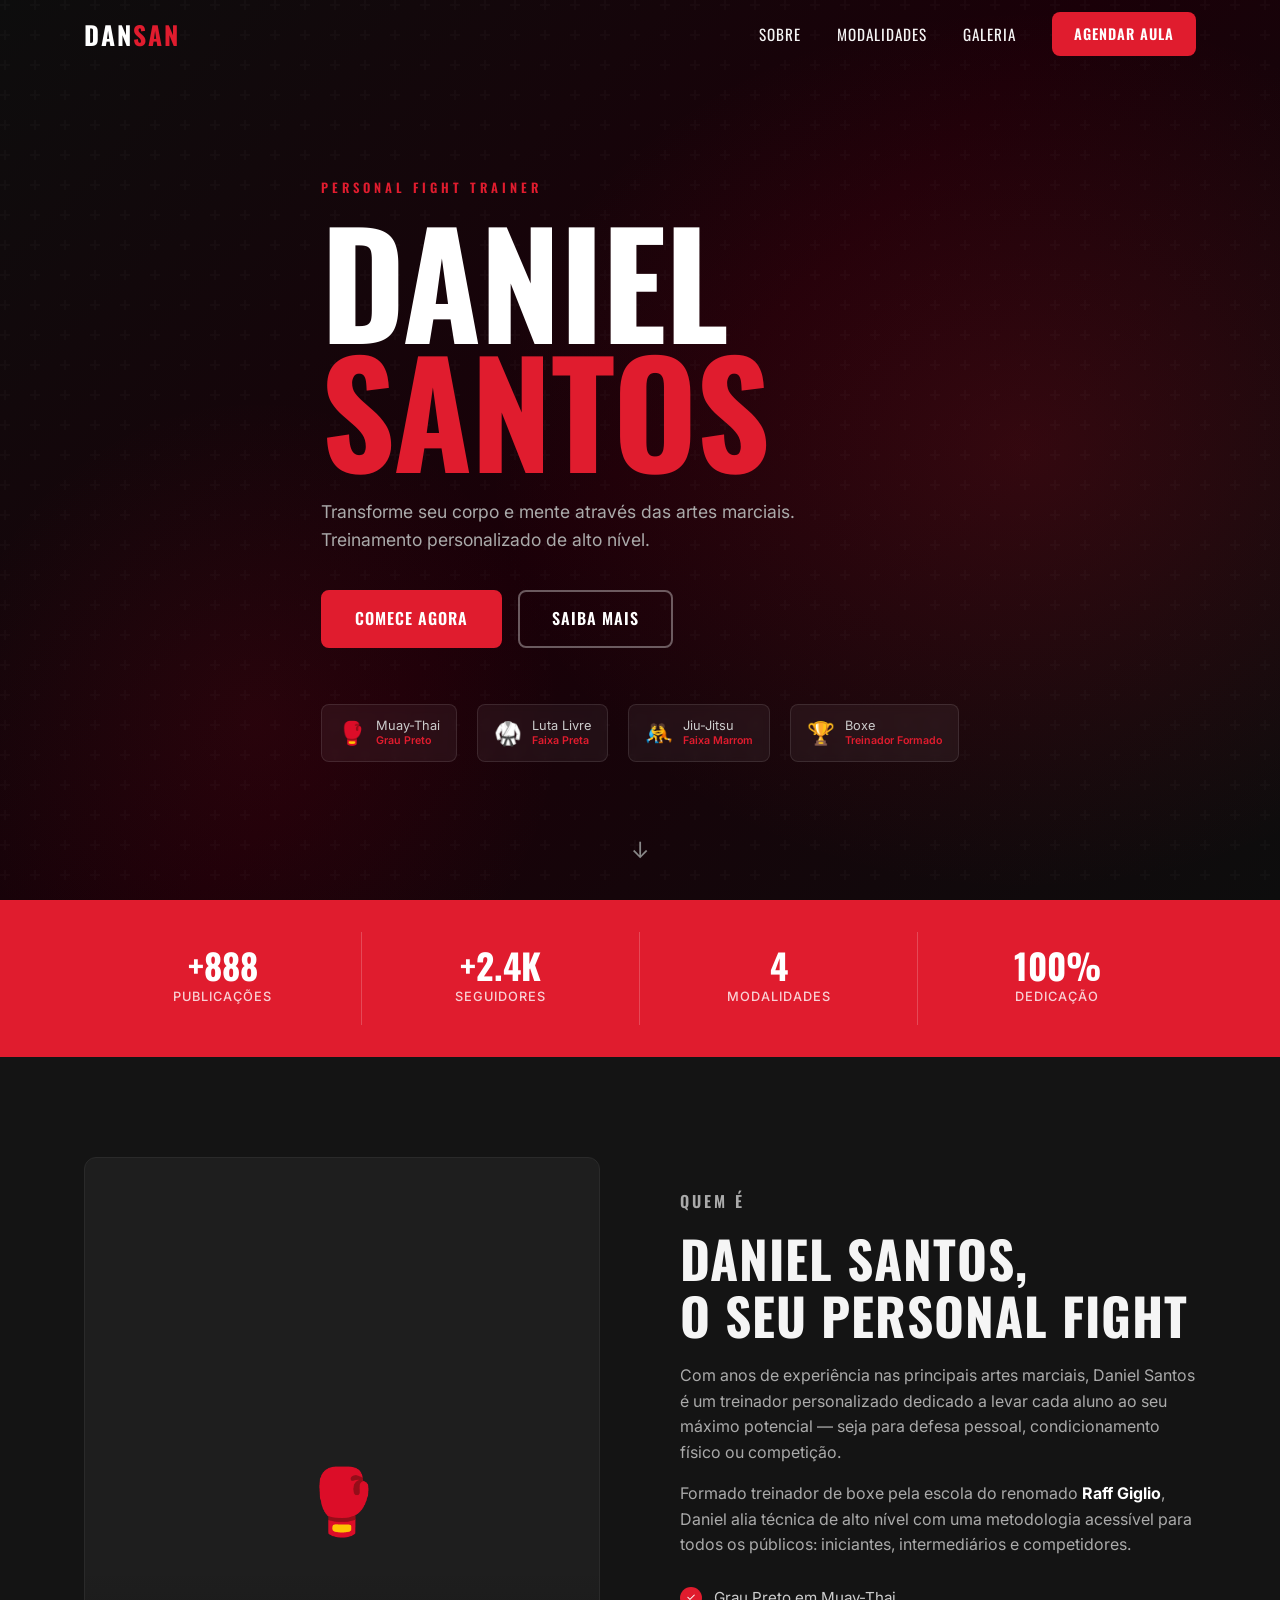
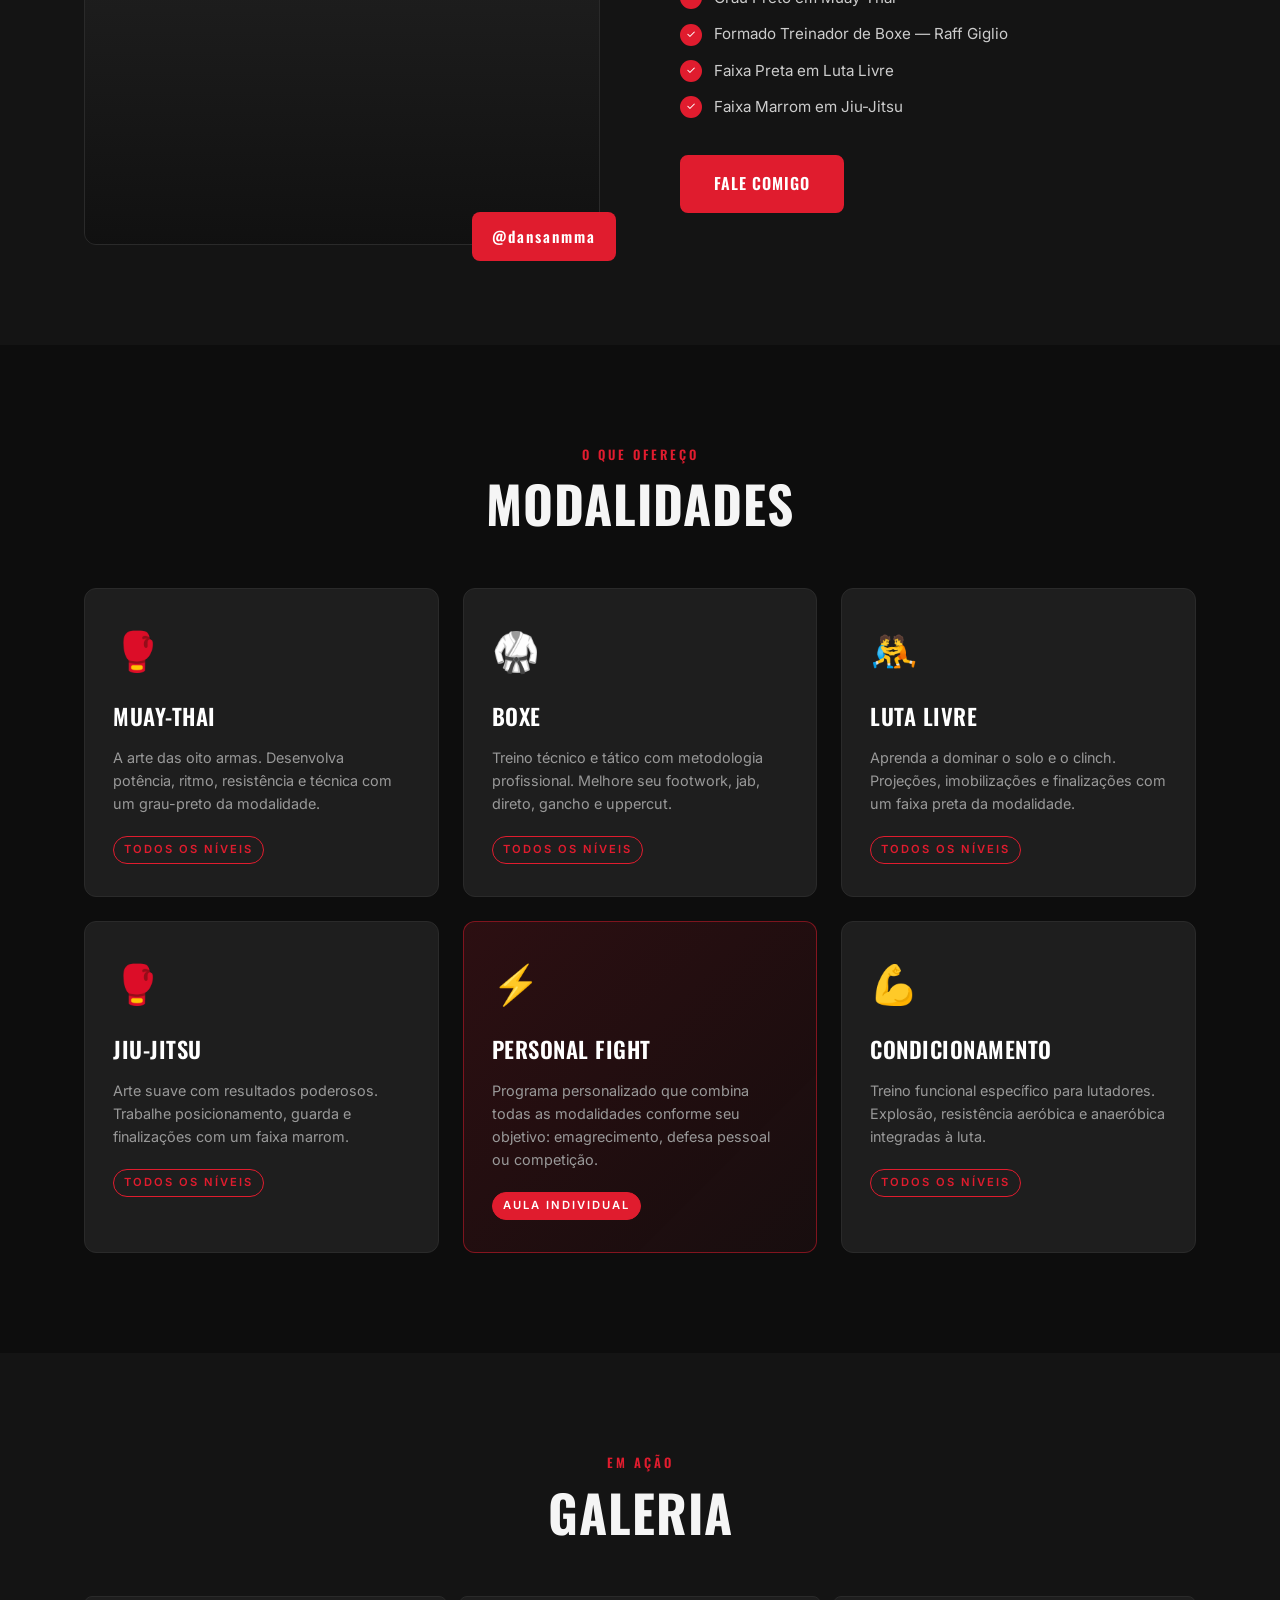
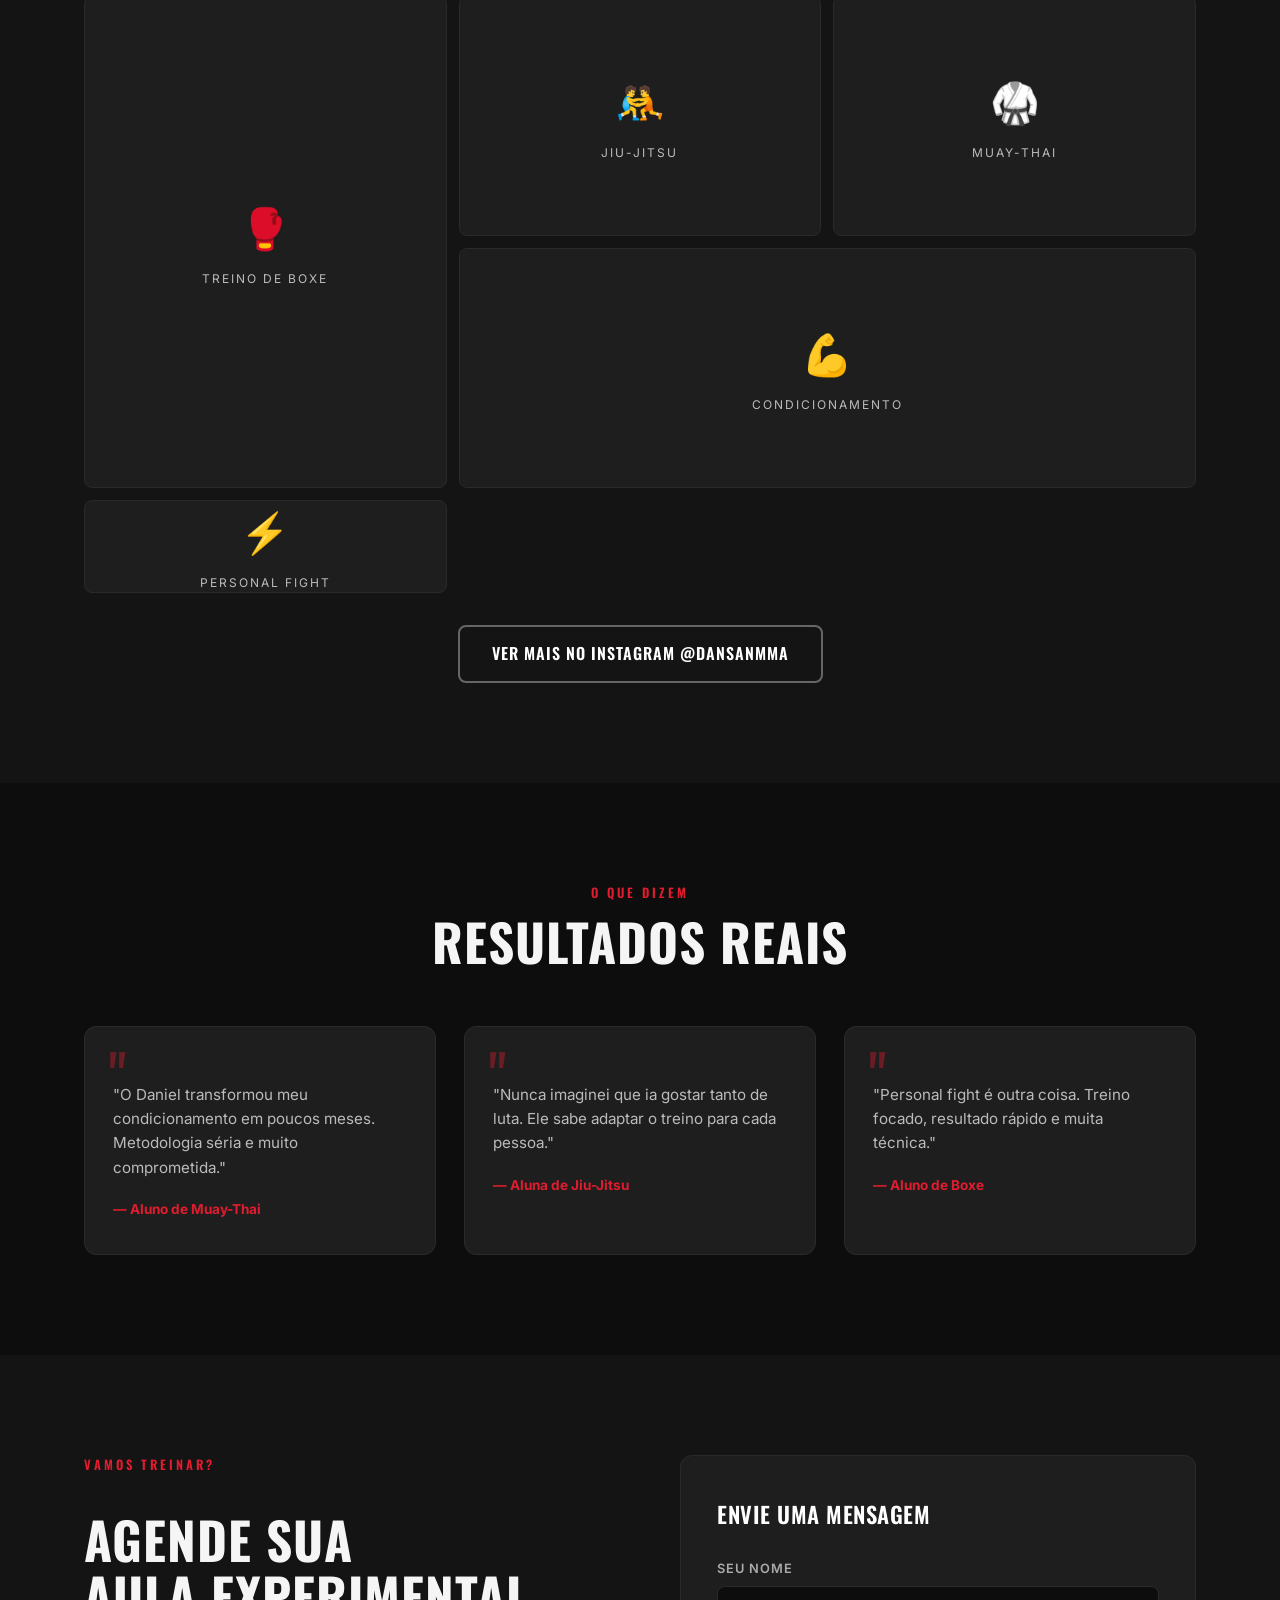
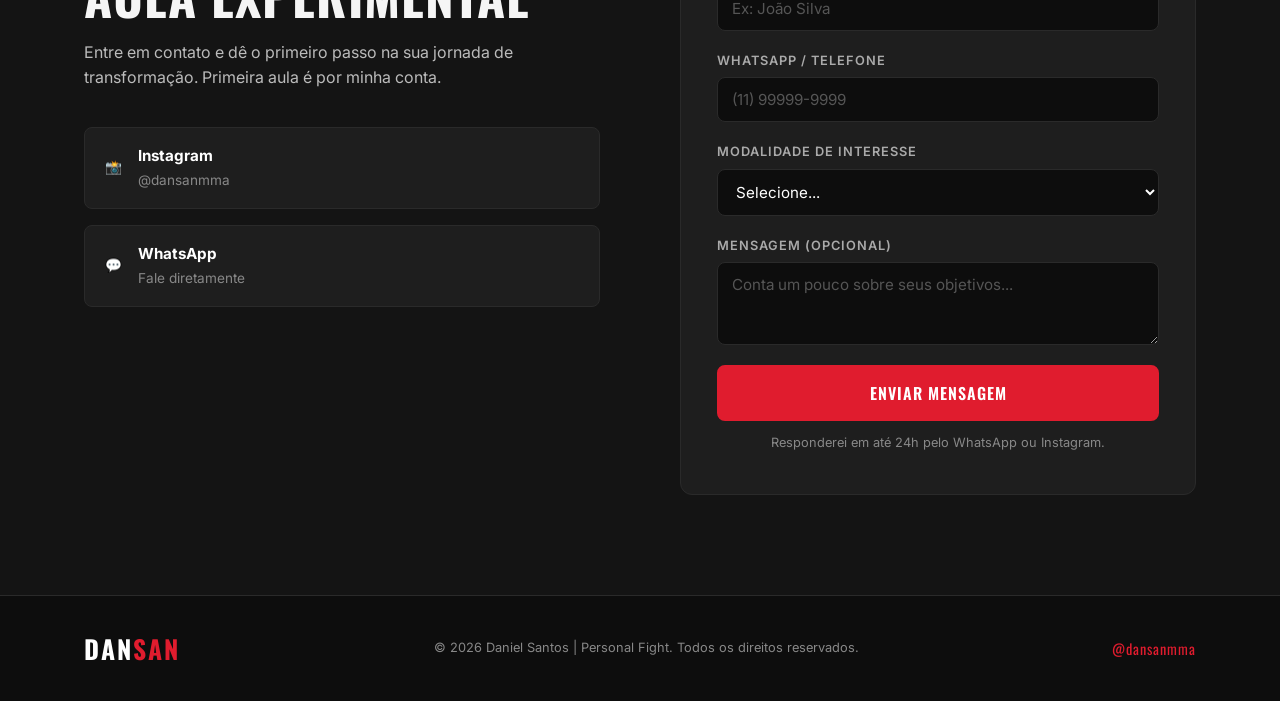
==== index.html @ 60866b46 "feat: add personal fight trainer website for Daniel Santos (@dansanmma) Single-page website with her" ====
<!DOCTYPE html>
<html lang="pt-BR">
<head>
  <meta charset="UTF-8" />
  <meta name="viewport" content="width=device-width, initial-scale=1.0" />
  <title>Daniel Santos | Personal Fight</title>
  <link rel="preconnect" href="https://fonts.googleapis.com" />
  <link rel="preconnect" href="https://fonts.gstatic.com" crossorigin />
  <link href="https://fonts.googleapis.com/css2?family=Oswald:wght@400;600;700&family=Inter:wght@300;400;500;600&display=swap" rel="stylesheet" />
  <link rel="stylesheet" href="style.css" />
</head>
<body>

  <!-- NAV -->
  <header class="navbar" id="navbar">
    <div class="container nav-inner">
      <a href="#hero" class="logo">DAN<span>SAN</span></a>
      <nav class="nav-links">
        <a href="#sobre">Sobre</a>
        <a href="#modalidades">Modalidades</a>
        <a href="#galeria">Galeria</a>
        <a href="#contato" class="btn-nav">Agendar aula</a>
      </nav>
      <button class="hamburger" id="hamburger" aria-label="Menu">
        <span></span><span></span><span></span>
      </button>
    </div>
    <div class="mobile-menu" id="mobileMenu">
      <a href="#sobre">Sobre</a>
      <a href="#modalidades">Modalidades</a>
      <a href="#galeria">Galeria</a>
      <a href="#contato">Agendar aula</a>
    </div>
  </header>

  <!-- HERO -->
  <section class="hero" id="hero">
    <div class="hero-overlay"></div>
    <div class="container hero-content">
      <p class="hero-tag">Personal Fight Trainer</p>
      <h1 class="hero-title">Daniel<br /><span>Santos</span></h1>
      <p class="hero-sub">Transforme seu corpo e mente através das artes marciais.<br />Treinamento personalizado de alto nível.</p>
      <div class="hero-cta">
        <a href="#contato" class="btn-primary">Comece agora</a>
        <a href="#sobre" class="btn-ghost">Saiba mais</a>
      </div>
      <div class="hero-badges">
        <div class="badge">
          <span class="badge-icon">🥊</span>
          <span>Muay-Thai<br /><small>Grau Preto</small></span>
        </div>
        <div class="badge">
          <span class="badge-icon">🥋</span>
          <span>Luta Livre<br /><small>Faixa Preta</small></span>
        </div>
        <div class="badge">
          <span class="badge-icon">🤼</span>
          <span>Jiu-Jitsu<br /><small>Faixa Marrom</small></span>
        </div>
        <div class="badge">
          <span class="badge-icon">🏆</span>
          <span>Boxe<br /><small>Treinador Formado</small></span>
        </div>
      </div>
    </div>
    <div class="hero-scroll">
      <span>↓</span>
    </div>
  </section>

  <!-- STATS -->
  <section class="stats">
    <div class="container stats-grid">
      <div class="stat">
        <strong>+888</strong>
        <span>Publicações</span>
      </div>
      <div class="stat">
        <strong>+2.4K</strong>
        <span>Seguidores</span>
      </div>
      <div class="stat">
        <strong>4</strong>
        <span>Modalidades</span>
      </div>
      <div class="stat">
        <strong>100%</strong>
        <span>Dedicação</span>
      </div>
    </div>
  </section>

  <!-- SOBRE -->
  <section class="sobre" id="sobre">
    <div class="container sobre-inner">
      <div class="sobre-img">
        <div class="img-frame">
          <div class="img-placeholder">
            <span>🥊</span>
          </div>
        </div>
        <div class="sobre-tag">@dansanmma</div>
      </div>
      <div class="sobre-text">
        <p class="section-label">Quem é</p>
        <h2>Daniel Santos,<br />o seu personal fight</h2>
        <p>Com anos de experiência nas principais artes marciais, Daniel Santos é um treinador personalizado dedicado a levar cada aluno ao seu máximo potencial — seja para defesa pessoal, condicionamento físico ou competição.</p>
        <p>Formado treinador de boxe pela escola do renomado <strong>Raff Giglio</strong>, Daniel alia técnica de alto nível com uma metodologia acessível para todos os públicos: iniciantes, intermediários e competidores.</p>
        <ul class="credenciais">
          <li><span class="check">✓</span> Grau Preto em Muay-Thai</li>
          <li><span class="check">✓</span> Formado Treinador de Boxe — Raff Giglio</li>
          <li><span class="check">✓</span> Faixa Preta em Luta Livre</li>
          <li><span class="check">✓</span> Faixa Marrom em Jiu-Jitsu</li>
        </ul>
        <a href="#contato" class="btn-primary">Fale comigo</a>
      </div>
    </div>
  </section>

  <!-- MODALIDADES -->
  <section class="modalidades" id="modalidades">
    <div class="container">
      <div class="section-header">
        <p class="section-label">O que ofereço</p>
        <h2>Modalidades</h2>
      </div>
      <div class="cards-grid">
        <div class="card">
          <div class="card-icon">🥊</div>
          <h3>Muay-Thai</h3>
          <p>A arte das oito armas. Desenvolva potência, ritmo, resistência e técnica com um grau-preto da modalidade.</p>
          <span class="card-nivel">Todos os níveis</span>
        </div>
        <div class="card">
          <div class="card-icon">🥋</div>
          <h3>Boxe</h3>
          <p>Treino técnico e tático com metodologia profissional. Melhore seu footwork, jab, direto, gancho e uppercut.</p>
          <span class="card-nivel">Todos os níveis</span>
        </div>
        <div class="card">
          <div class="card-icon">🤼</div>
          <h3>Luta Livre</h3>
          <p>Aprenda a dominar o solo e o clinch. Projeções, imobilizações e finalizações com um faixa preta da modalidade.</p>
          <span class="card-nivel">Todos os níveis</span>
        </div>
        <div class="card">
          <div class="card-icon">🥊</div>
          <h3>Jiu-Jitsu</h3>
          <p>Arte suave com resultados poderosos. Trabalhe posicionamento, guarda e finalizações com um faixa marrom.</p>
          <span class="card-nivel">Todos os níveis</span>
        </div>
        <div class="card card-destaque">
          <div class="card-icon">⚡</div>
          <h3>Personal Fight</h3>
          <p>Programa personalizado que combina todas as modalidades conforme seu objetivo: emagrecimento, defesa pessoal ou competição.</p>
          <span class="card-nivel">Aula individual</span>
        </div>
        <div class="card">
          <div class="card-icon">💪</div>
          <h3>Condicionamento</h3>
          <p>Treino funcional específico para lutadores. Explosão, resistência aeróbica e anaeróbica integradas à luta.</p>
          <span class="card-nivel">Todos os níveis</span>
        </div>
      </div>
    </div>
  </section>

  <!-- GALERIA -->
  <section class="galeria" id="galeria">
    <div class="container">
      <div class="section-header">
        <p class="section-label">Em ação</p>
        <h2>Galeria</h2>
      </div>
      <div class="galeria-grid">
        <div class="gal-item gal-tall">
          <div class="gal-placeholder"><span>🥊</span><p>Treino de Boxe</p></div>
        </div>
        <div class="gal-item">
          <div class="gal-placeholder"><span>🤼</span><p>Jiu-Jitsu</p></div>
        </div>
        <div class="gal-item">
          <div class="gal-placeholder"><span>🥋</span><p>Muay-Thai</p></div>
        </div>
        <div class="gal-item gal-wide">
          <div class="gal-placeholder"><span>💪</span><p>Condicionamento</p></div>
        </div>
        <div class="gal-item">
          <div class="gal-placeholder"><span>⚡</span><p>Personal Fight</p></div>
        </div>
      </div>
      <div class="galeria-cta">
        <a href="https://www.instagram.com/dansanmma" target="_blank" rel="noopener" class="btn-ghost">
          Ver mais no Instagram @dansanmma
        </a>
      </div>
    </div>
  </section>

  <!-- DEPOIMENTOS -->
  <section class="depoimentos">
    <div class="container">
      <div class="section-header">
        <p class="section-label">O que dizem</p>
        <h2>Resultados reais</h2>
      </div>
      <div class="dep-grid">
        <div class="dep-card">
          <p>"O Daniel transformou meu condicionamento em poucos meses. Metodologia séria e muito comprometida."</p>
          <strong>— Aluno de Muay-Thai</strong>
        </div>
        <div class="dep-card">
          <p>"Nunca imaginei que ia gostar tanto de luta. Ele sabe adaptar o treino para cada pessoa."</p>
          <strong>— Aluna de Jiu-Jitsu</strong>
        </div>
        <div class="dep-card">
          <p>"Personal fight é outra coisa. Treino focado, resultado rápido e muita técnica."</p>
          <strong>— Aluno de Boxe</strong>
        </div>
      </div>
    </div>
  </section>

  <!-- CONTATO -->
  <section class="contato" id="contato">
    <div class="container contato-inner">
      <div class="contato-text">
        <p class="section-label">Vamos treinar?</p>
        <h2>Agende sua<br />aula experimental</h2>
        <p>Entre em contato e dê o primeiro passo na sua jornada de transformação. Primeira aula é por minha conta.</p>
        <div class="contato-links">
          <a href="https://www.instagram.com/dansanmma" target="_blank" rel="noopener" class="contato-link">
            <span class="cl-icon">📸</span>
            <div>
              <strong>Instagram</strong>
              <span>@dansanmma</span>
            </div>
          </a>
          <a href="https://wa.me/55" target="_blank" rel="noopener" class="contato-link">
            <span class="cl-icon">💬</span>
            <div>
              <strong>WhatsApp</strong>
              <span>Fale diretamente</span>
            </div>
          </a>
        </div>
      </div>
      <form class="contato-form" id="contactForm">
        <h3>Envie uma mensagem</h3>
        <div class="form-group">
          <label for="nome">Seu nome</label>
          <input type="text" id="nome" name="nome" placeholder="Ex: João Silva" required />
        </div>
        <div class="form-group">
          <label for="telefone">WhatsApp / Telefone</label>
          <input type="tel" id="telefone" name="telefone" placeholder="(11) 99999-9999" required />
        </div>
        <div class="form-group">
          <label for="modalidade">Modalidade de interesse</label>
          <select id="modalidade" name="modalidade">
            <option value="">Selecione...</option>
            <option value="muay-thai">Muay-Thai</option>
            <option value="boxe">Boxe</option>
            <option value="luta-livre">Luta Livre</option>
            <option value="jiu-jitsu">Jiu-Jitsu</option>
            <option value="personal">Personal Fight</option>
            <option value="condicionamento">Condicionamento</option>
          </select>
        </div>
        <div class="form-group">
          <label for="mensagem">Mensagem (opcional)</label>
          <textarea id="mensagem" name="mensagem" rows="3" placeholder="Conta um pouco sobre seus objetivos..."></textarea>
        </div>
        <button type="submit" class="btn-primary btn-full">Enviar mensagem</button>
        <p class="form-note">Responderei em até 24h pelo WhatsApp ou Instagram.</p>
      </form>
    </div>
  </section>

  <!-- FOOTER -->
  <footer class="footer">
    <div class="container footer-inner">
      <a href="#hero" class="logo">DAN<span>SAN</span></a>
      <p>© 2026 Daniel Santos | Personal Fight. Todos os direitos reservados.</p>
      <a href="https://www.instagram.com/dansanmma" target="_blank" rel="noopener" class="footer-ig">@dansanmma</a>
    </div>
  </footer>

  <script src="script.js"></script>
</body>
</html>
---- style.css ----
/* ===== RESET & BASE ===== */
*, *::before, *::after { box-sizing: border-box; margin: 0; padding: 0; }

:root {
  --red:    #e01c2e;
  --red-dk: #b01020;
  --dark:   #0d0d0d;
  --dark2:  #141414;
  --dark3:  #1e1e1e;
  --gray:   #2a2a2a;
  --light:  #f5f5f5;
  --muted:  #888;
  --white:  #ffffff;
  --font-head: 'Oswald', sans-serif;
  --font-body: 'Inter', sans-serif;
  --radius: 8px;
  --transition: 0.25s ease;
}

html { scroll-behavior: smooth; }

body {
  font-family: var(--font-body);
  background: var(--dark);
  color: var(--light);
  line-height: 1.6;
  overflow-x: hidden;
}

.container {
  max-width: 1160px;
  margin: 0 auto;
  padding: 0 24px;
}

h2 {
  font-family: var(--font-head);
  font-size: clamp(2rem, 5vw, 3.2rem);
  font-weight: 700;
  line-height: 1.1;
  text-transform: uppercase;
  letter-spacing: 1px;
}

h3 {
  font-family: var(--font-head);
  font-size: 1.4rem;
  font-weight: 600;
  text-transform: uppercase;
  letter-spacing: 0.5px;
}

p { color: #bbb; }

a { text-decoration: none; color: inherit; }

img { max-width: 100%; display: block; }

/* ===== BUTTONS ===== */
.btn-primary {
  display: inline-block;
  background: var(--red);
  color: var(--white);
  font-family: var(--font-head);
  font-size: 1rem;
  font-weight: 600;
  letter-spacing: 1px;
  text-transform: uppercase;
  padding: 14px 32px;
  border-radius: var(--radius);
  border: 2px solid var(--red);
  cursor: pointer;
  transition: background var(--transition), transform var(--transition);
}
.btn-primary:hover { background: var(--red-dk); border-color: var(--red-dk); transform: translateY(-2px); }

.btn-ghost {
  display: inline-block;
  background: transparent;
  color: var(--white);
  font-family: var(--font-head);
  font-size: 1rem;
  font-weight: 600;
  letter-spacing: 1px;
  text-transform: uppercase;
  padding: 14px 32px;
  border-radius: var(--radius);
  border: 2px solid rgba(255,255,255,0.35);
  cursor: pointer;
  transition: border-color var(--transition), background var(--transition), transform var(--transition);
}
.btn-ghost:hover { border-color: var(--white); background: rgba(255,255,255,0.07); transform: translateY(-2px); }

.btn-full { width: 100%; text-align: center; }

.btn-nav {
  font-family: var(--font-head);
  font-size: 0.9rem;
  font-weight: 600;
  letter-spacing: 1px;
  text-transform: uppercase;
  background: var(--red);
  color: var(--white);
  padding: 10px 22px;
  border-radius: var(--radius);
  transition: background var(--transition);
}
.btn-nav:hover { background: var(--red-dk); }

.section-label {
  font-family: var(--font-head);
  font-size: 0.8rem;
  font-weight: 600;
  letter-spacing: 3px;
  text-transform: uppercase;
  color: var(--red);
  margin-bottom: 10px;
}

.section-header { text-align: center; margin-bottom: 56px; }
.section-header h2 { margin-top: 6px; }

/* ===== NAVBAR ===== */
.navbar {
  position: fixed;
  top: 0; left: 0; right: 0;
  z-index: 100;
  background: transparent;
  transition: background var(--transition), box-shadow var(--transition);
}
.navbar.scrolled {
  background: rgba(13,13,13,0.97);
  box-shadow: 0 2px 20px rgba(0,0,0,0.5);
}

.nav-inner {
  display: flex;
  align-items: center;
  justify-content: space-between;
  height: 68px;
}

.logo {
  font-family: var(--font-head);
  font-size: 1.6rem;
  font-weight: 700;
  letter-spacing: 2px;
  text-transform: uppercase;
  color: var(--white);
}
.logo span { color: var(--red); }

.nav-links {
  display: flex;
  align-items: center;
  gap: 36px;
}
.nav-links a:not(.btn-nav) {
  font-family: var(--font-head);
  font-size: 0.95rem;
  font-weight: 400;
  letter-spacing: 1px;
  text-transform: uppercase;
  color: var(--light);
  transition: color var(--transition);
}
.nav-links a:not(.btn-nav):hover { color: var(--red); }

.hamburger {
  display: none;
  flex-direction: column;
  gap: 5px;
  background: none;
  border: none;
  cursor: pointer;
  padding: 4px;
}
.hamburger span {
  display: block;
  width: 24px;
  height: 2px;
  background: var(--white);
  border-radius: 2px;
  transition: var(--transition);
}

.mobile-menu {
  display: none;
  flex-direction: column;
  padding: 16px 24px 20px;
  background: rgba(13,13,13,0.97);
  border-top: 1px solid var(--gray);
  gap: 16px;
}
.mobile-menu a {
  font-family: var(--font-head);
  font-size: 1.1rem;
  text-transform: uppercase;
  letter-spacing: 1px;
  color: var(--light);
  padding: 4px 0;
}
.mobile-menu.open { display: flex; }

/* ===== HERO ===== */
.hero {
  position: relative;
  min-height: 100vh;
  display: flex;
  align-items: center;
  background: linear-gradient(135deg, #0d0d0d 0%, #1a0008 50%, #0d0d0d 100%);
  overflow: hidden;
}

.hero::before {
  content: '';
  position: absolute;
  inset: 0;
  background:
    radial-gradient(ellipse 60% 70% at 80% 50%, rgba(224,28,46,0.15) 0%, transparent 70%),
    radial-gradient(ellipse 40% 60% at 20% 80%, rgba(224,28,46,0.08) 0%, transparent 60%);
  pointer-events: none;
}

.hero-overlay {
  position: absolute;
  inset: 0;
  background: url("data:image/svg+xml,%3Csvg width='60' height='60' viewBox='0 0 60 60' xmlns='http://www.w3.org/2000/svg'%3E%3Cg fill='none' fill-rule='evenodd'%3E%3Cg fill='%23ffffff' fill-opacity='0.02'%3E%3Cpath d='M36 34v-4h-2v4h-4v2h4v4h2v-4h4v-2h-4zm0-30V0h-2v4h-4v2h4v4h2V6h4V4h-4zM6 34v-4H4v4H0v2h4v4h2v-4h4v-2H6zM6 4V0H4v4H0v2h4v4h2V6h4V4H6z'/%3E%3C/g%3E%3C/g%3E%3C/svg%3E");
}

.hero-content {
  position: relative;
  z-index: 2;
  padding-top: 100px;
  padding-bottom: 60px;
}

.hero-tag {
  font-family: var(--font-head);
  font-size: 0.8rem;
  font-weight: 600;
  letter-spacing: 4px;
  text-transform: uppercase;
  color: var(--red);
  margin-bottom: 16px;
}

.hero-title {
  font-family: var(--font-head);
  font-size: clamp(4rem, 12vw, 9rem);
  font-weight: 700;
  line-height: 0.9;
  text-transform: uppercase;
  letter-spacing: -1px;
  color: var(--white);
  margin-bottom: 24px;
}
.hero-title span { color: var(--red); }

.hero-sub {
  font-size: 1.1rem;
  color: #aaa;
  max-width: 500px;
  margin-bottom: 36px;
}

.hero-cta {
  display: flex;
  gap: 16px;
  flex-wrap: wrap;
  margin-bottom: 56px;
}

.hero-badges {
  display: flex;
  gap: 20px;
  flex-wrap: wrap;
}

.badge {
  display: flex;
  align-items: center;
  gap: 10px;
  background: rgba(255,255,255,0.05);
  border: 1px solid rgba(255,255,255,0.1);
  border-radius: var(--radius);
  padding: 10px 16px;
  backdrop-filter: blur(4px);
}
.badge-icon { font-size: 1.4rem; }
.badge span:last-child { font-size: 0.8rem; line-height: 1.3; color: #ccc; }
.badge span:last-child small { display: block; color: var(--red); font-weight: 600; }

.hero-scroll {
  position: absolute;
  bottom: 32px;
  left: 50%;
  transform: translateX(-50%);
  animation: bounce 2s infinite;
  font-size: 1.4rem;
  color: var(--muted);
  z-index: 2;
}

@keyframes bounce {
  0%, 100% { transform: translateX(-50%) translateY(0); }
  50% { transform: translateX(-50%) translateY(8px); }
}

/* ===== STATS ===== */
.stats {
  background: var(--red);
  padding: 32px 0;
}

.stats-grid {
  display: grid;
  grid-template-columns: repeat(4, 1fr);
  gap: 0;
}

.stat {
  text-align: center;
  padding: 16px;
  border-right: 1px solid rgba(255,255,255,0.2);
}
.stat:last-child { border-right: none; }

.stat strong {
  display: block;
  font-family: var(--font-head);
  font-size: 2.2rem;
  font-weight: 700;
  color: var(--white);
  line-height: 1;
}
.stat span {
  font-size: 0.8rem;
  font-weight: 500;
  letter-spacing: 1px;
  text-transform: uppercase;
  color: rgba(255,255,255,0.8);
}

/* ===== SOBRE ===== */
.sobre {
  padding: 100px 0;
  background: var(--dark2);
}

.sobre-inner {
  display: grid;
  grid-template-columns: 1fr 1fr;
  gap: 80px;
  align-items: center;
}

.sobre-img { position: relative; }

.img-frame {
  aspect-ratio: 3/4;
  border-radius: 12px;
  overflow: hidden;
  background: var(--dark3);
  border: 1px solid var(--gray);
  position: relative;
}

.img-frame::after {
  content: '';
  position: absolute;
  inset: 0;
  background: linear-gradient(to bottom, transparent 60%, rgba(13,13,13,0.8));
}

.img-placeholder {
  width: 100%;
  height: 100%;
  display: flex;
  flex-direction: column;
  align-items: center;
  justify-content: center;
  gap: 12px;
  color: var(--muted);
}
.img-placeholder span { font-size: 4rem; }
.img-placeholder p { font-size: 0.9rem; letter-spacing: 2px; text-transform: uppercase; }

.sobre-tag {
  position: absolute;
  bottom: -16px;
  right: -16px;
  background: var(--red);
  color: var(--white);
  font-family: var(--font-head);
  font-size: 0.95rem;
  font-weight: 600;
  letter-spacing: 2px;
  padding: 12px 20px;
  border-radius: var(--radius);
}

.sobre-text h2 { margin-bottom: 20px; }

.sobre-text p {
  margin-bottom: 16px;
  font-size: 1rem;
  color: #aaa;
}
.sobre-text p strong { color: var(--white); }

.credenciais {
  list-style: none;
  margin: 28px 0 36px;
  display: flex;
  flex-direction: column;
  gap: 12px;
}
.credenciais li {
  display: flex;
  align-items: center;
  gap: 12px;
  font-size: 0.95rem;
  color: #ccc;
}
.check {
  width: 22px;
  height: 22px;
  background: var(--red);
  color: var(--white);
  border-radius: 50%;
  display: flex;
  align-items: center;
  justify-content: center;
  font-size: 0.7rem;
  flex-shrink: 0;
}

/* ===== MODALIDADES ===== */
.modalidades {
  padding: 100px 0;
  background: var(--dark);
}

.cards-grid {
  display: grid;
  grid-template-columns: repeat(3, 1fr);
  gap: 24px;
}

.card {
  background: var(--dark3);
  border: 1px solid var(--gray);
  border-radius: 12px;
  padding: 32px 28px;
  transition: border-color var(--transition), transform var(--transition);
}
.card:hover { border-color: var(--red); transform: translateY(-4px); }

.card-icon { font-size: 2.4rem; margin-bottom: 16px; }

.card h3 { margin-bottom: 12px; color: var(--white); }
.card p { font-size: 0.9rem; color: #999; margin-bottom: 20px; }

.card-nivel {
  display: inline-block;
  font-size: 0.7rem;
  font-weight: 600;
  letter-spacing: 2px;
  text-transform: uppercase;
  color: var(--red);
  border: 1px solid var(--red);
  padding: 4px 10px;
  border-radius: 20px;
}

.card-destaque {
  background: linear-gradient(135deg, rgba(224,28,46,0.15), rgba(224,28,46,0.05));
  border-color: rgba(224,28,46,0.5);
  grid-column: span 1;
}
.card-destaque:hover { border-color: var(--red); }
.card-destaque .card-nivel { background: var(--red); color: var(--white); border-color: var(--red); }

/* ===== GALERIA ===== */
.galeria {
  padding: 100px 0;
  background: var(--dark2);
}

.galeria-grid {
  display: grid;
  grid-template-columns: repeat(3, 1fr);
  grid-template-rows: 240px 240px;
  gap: 12px;
  margin-bottom: 32px;
}

.gal-item {
  border-radius: var(--radius);
  overflow: hidden;
  background: var(--dark3);
  border: 1px solid var(--gray);
  transition: transform var(--transition);
}
.gal-item:hover { transform: scale(1.02); }

.gal-tall { grid-row: span 2; }
.gal-wide { grid-column: span 2; }

.gal-placeholder {
  width: 100%;
  height: 100%;
  display: flex;
  flex-direction: column;
  align-items: center;
  justify-content: center;
  gap: 8px;
  color: var(--muted);
}
.gal-placeholder span { font-size: 2.5rem; }
.gal-placeholder p { font-size: 0.75rem; letter-spacing: 2px; text-transform: uppercase; }

.galeria-cta { text-align: center; }

/* ===== DEPOIMENTOS ===== */
.depoimentos {
  padding: 100px 0;
  background: var(--dark);
}

.dep-grid {
  display: grid;
  grid-template-columns: repeat(3, 1fr);
  gap: 28px;
}

.dep-card {
  background: var(--dark3);
  border: 1px solid var(--gray);
  border-radius: 12px;
  padding: 32px 28px;
  position: relative;
}
.dep-card::before {
  content: '"';
  position: absolute;
  top: 16px;
  left: 24px;
  font-family: var(--font-head);
  font-size: 4rem;
  color: var(--red);
  opacity: 0.4;
  line-height: 1;
}

.dep-card p {
  font-size: 0.95rem;
  color: #bbb;
  margin-bottom: 16px;
  padding-top: 24px;
}
.dep-card strong { font-size: 0.85rem; color: var(--red); }

/* ===== CONTATO ===== */
.contato {
  padding: 100px 0;
  background: var(--dark2);
}

.contato-inner {
  display: grid;
  grid-template-columns: 1fr 1fr;
  gap: 80px;
  align-items: start;
}

.contato-text h2 { margin-bottom: 16px; }
.contato-text > p { margin-bottom: 36px; }

.contato-links { display: flex; flex-direction: column; gap: 16px; }

.contato-link {
  display: flex;
  align-items: center;
  gap: 16px;
  background: var(--dark3);
  border: 1px solid var(--gray);
  border-radius: var(--radius);
  padding: 16px 20px;
  transition: border-color var(--transition), transform var(--transition);
}
.contato-link:hover { border-color: var(--red); transform: translateX(4px); }

.cl-icon { font-size: 1.6rem; }
.contato-link div { display: flex; flex-direction: column; gap: 2px; }
.contato-link strong { color: var(--white); font-size: 0.95rem; }
.contato-link span { color: var(--muted); font-size: 0.85rem; }

/* FORM */
.contato-form {
  background: var(--dark3);
  border: 1px solid var(--gray);
  border-radius: 12px;
  padding: 40px 36px;
}

.contato-form h3 {
  color: var(--white);
  margin-bottom: 28px;
}

.form-group {
  display: flex;
  flex-direction: column;
  gap: 6px;
  margin-bottom: 20px;
}

.form-group label {
  font-size: 0.8rem;
  font-weight: 600;
  letter-spacing: 1px;
  text-transform: uppercase;
  color: #aaa;
}

.form-group input,
.form-group select,
.form-group textarea {
  background: var(--dark);
  border: 1px solid var(--gray);
  border-radius: var(--radius);
  color: var(--white);
  font-family: var(--font-body);
  font-size: 0.95rem;
  padding: 12px 14px;
  transition: border-color var(--transition);
  outline: none;
  width: 100%;
}
.form-group input::placeholder,
.form-group textarea::placeholder { color: #555; }
.form-group input:focus,
.form-group select:focus,
.form-group textarea:focus { border-color: var(--red); }
.form-group select option { background: var(--dark3); }
.form-group textarea { resize: vertical; min-height: 80px; }

.form-note {
  text-align: center;
  font-size: 0.8rem;
  color: var(--muted);
  margin-top: 12px;
}

/* ===== FOOTER ===== */
.footer {
  background: var(--dark);
  border-top: 1px solid var(--gray);
  padding: 32px 0;
}

.footer-inner {
  display: flex;
  align-items: center;
  justify-content: space-between;
  gap: 16px;
  flex-wrap: wrap;
}

.footer p { font-size: 0.8rem; color: var(--muted); }

.footer-ig {
  font-family: var(--font-head);
  font-size: 0.9rem;
  color: var(--red);
  letter-spacing: 1px;
  transition: color var(--transition);
}
.footer-ig:hover { color: #ff4d5e; }

/* ===== RESPONSIVE ===== */
@media (max-width: 960px) {
  .nav-links { display: none; }
  .hamburger { display: flex; }

  .stats-grid { grid-template-columns: repeat(2, 1fr); }
  .stat:nth-child(2) { border-right: none; }
  .stat { border-bottom: 1px solid rgba(255,255,255,0.2); }
  .stat:nth-child(3), .stat:nth-child(4) { border-bottom: none; }
  .stat:nth-child(4) { border-right: none; }

  .sobre-inner { grid-template-columns: 1fr; gap: 48px; }
  .sobre-img { max-width: 400px; margin: 0 auto; }

  .cards-grid { grid-template-columns: repeat(2, 1fr); }
  .card-destaque { grid-column: span 2; }

  .galeria-grid { grid-template-columns: 1fr 1fr; grid-template-rows: auto; }
  .gal-tall { grid-row: span 1; }
  .gal-wide { grid-column: span 2; }

  .dep-grid { grid-template-columns: 1fr; }

  .contato-inner { grid-template-columns: 1fr; gap: 48px; }
}

@media (max-width: 600px) {
  .hero-title { font-size: clamp(3rem, 16vw, 5rem); }
  .hero-badges { gap: 12px; }
  .badge { padding: 8px 12px; }

  .stats-grid { grid-template-columns: repeat(2, 1fr); }

  .cards-grid { grid-template-columns: 1fr; }
  .card-destaque { grid-column: span 1; }

  .galeria-grid { grid-template-columns: 1fr; }
  .gal-wide { grid-column: span 1; }

  .contato-form { padding: 28px 20px; }

  .footer-inner { flex-direction: column; text-align: center; }
}

/* ===== ANIMATIONS ===== */
.fade-up {
  opacity: 0;
  transform: translateY(30px);
  transition: opacity 0.6s ease, transform 0.6s ease;
}
.fade-up.visible {
  opacity: 1;
  transform: translateY(0);
}
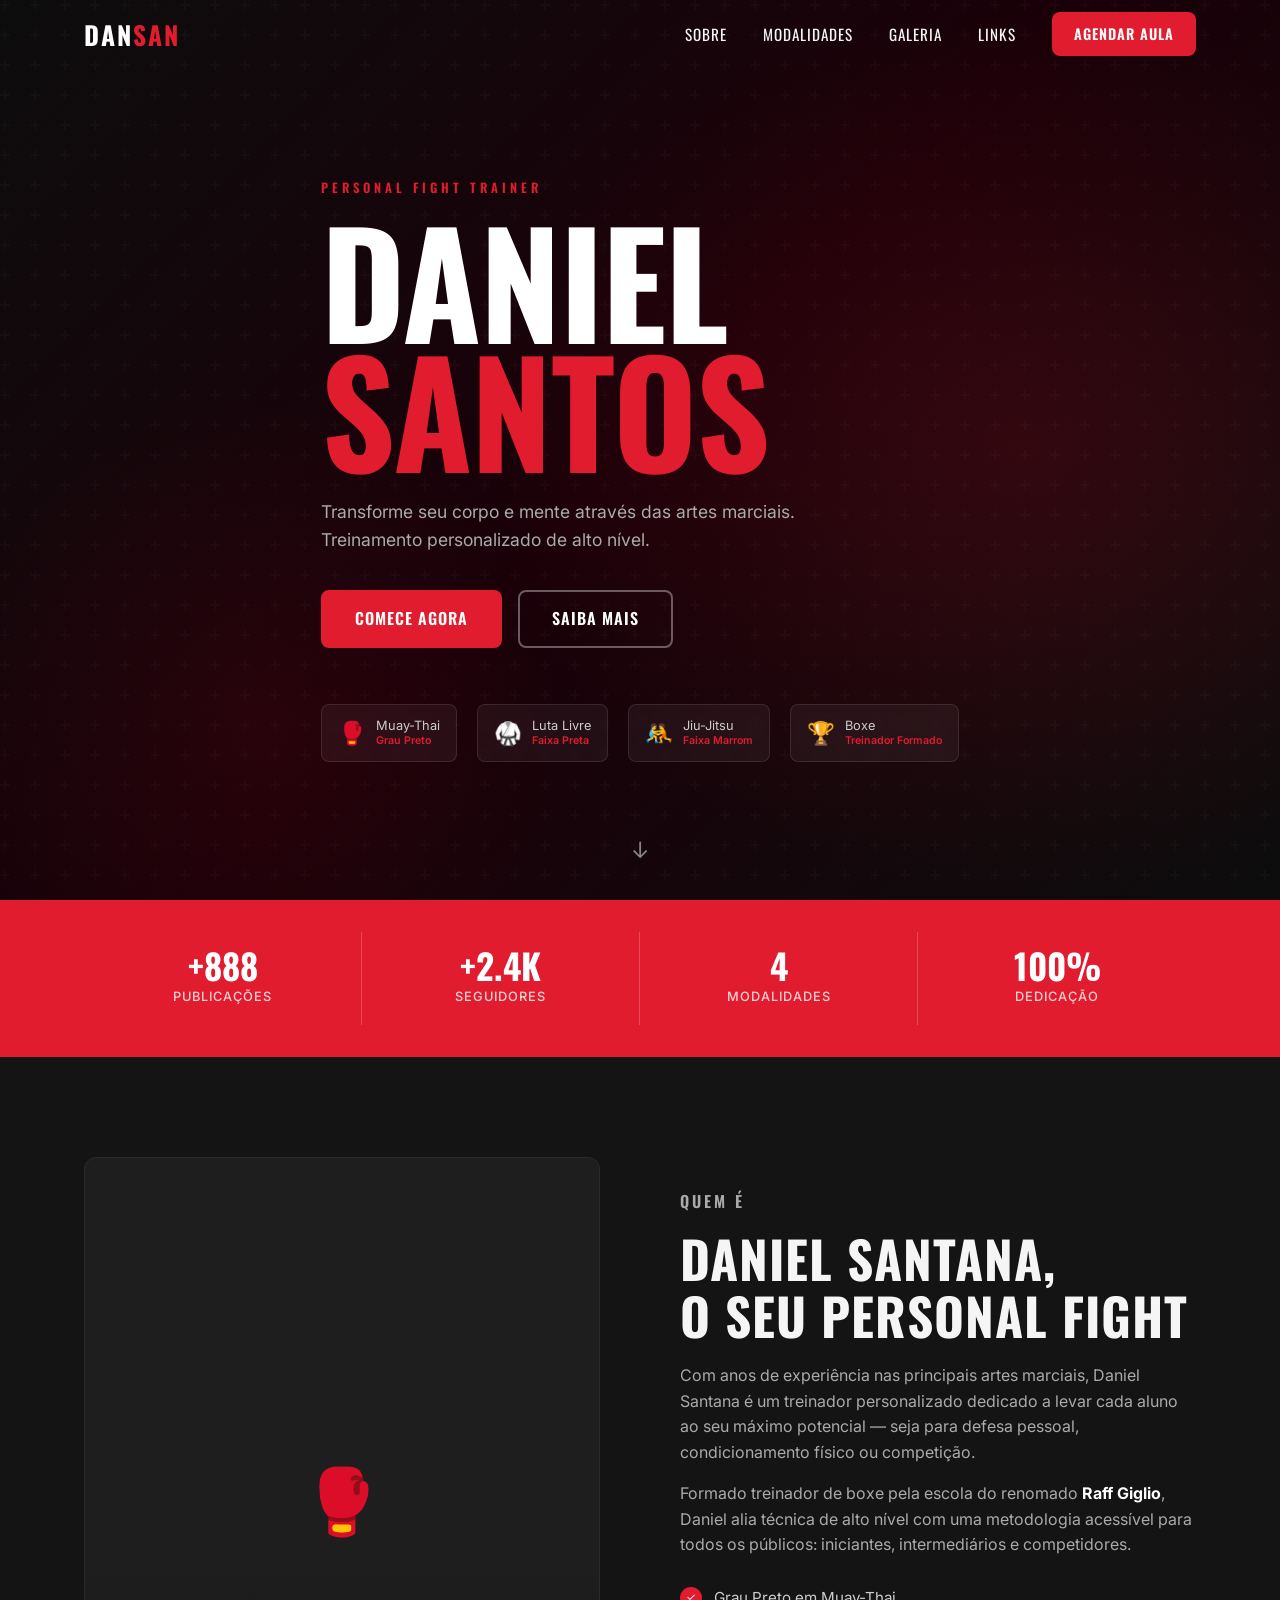
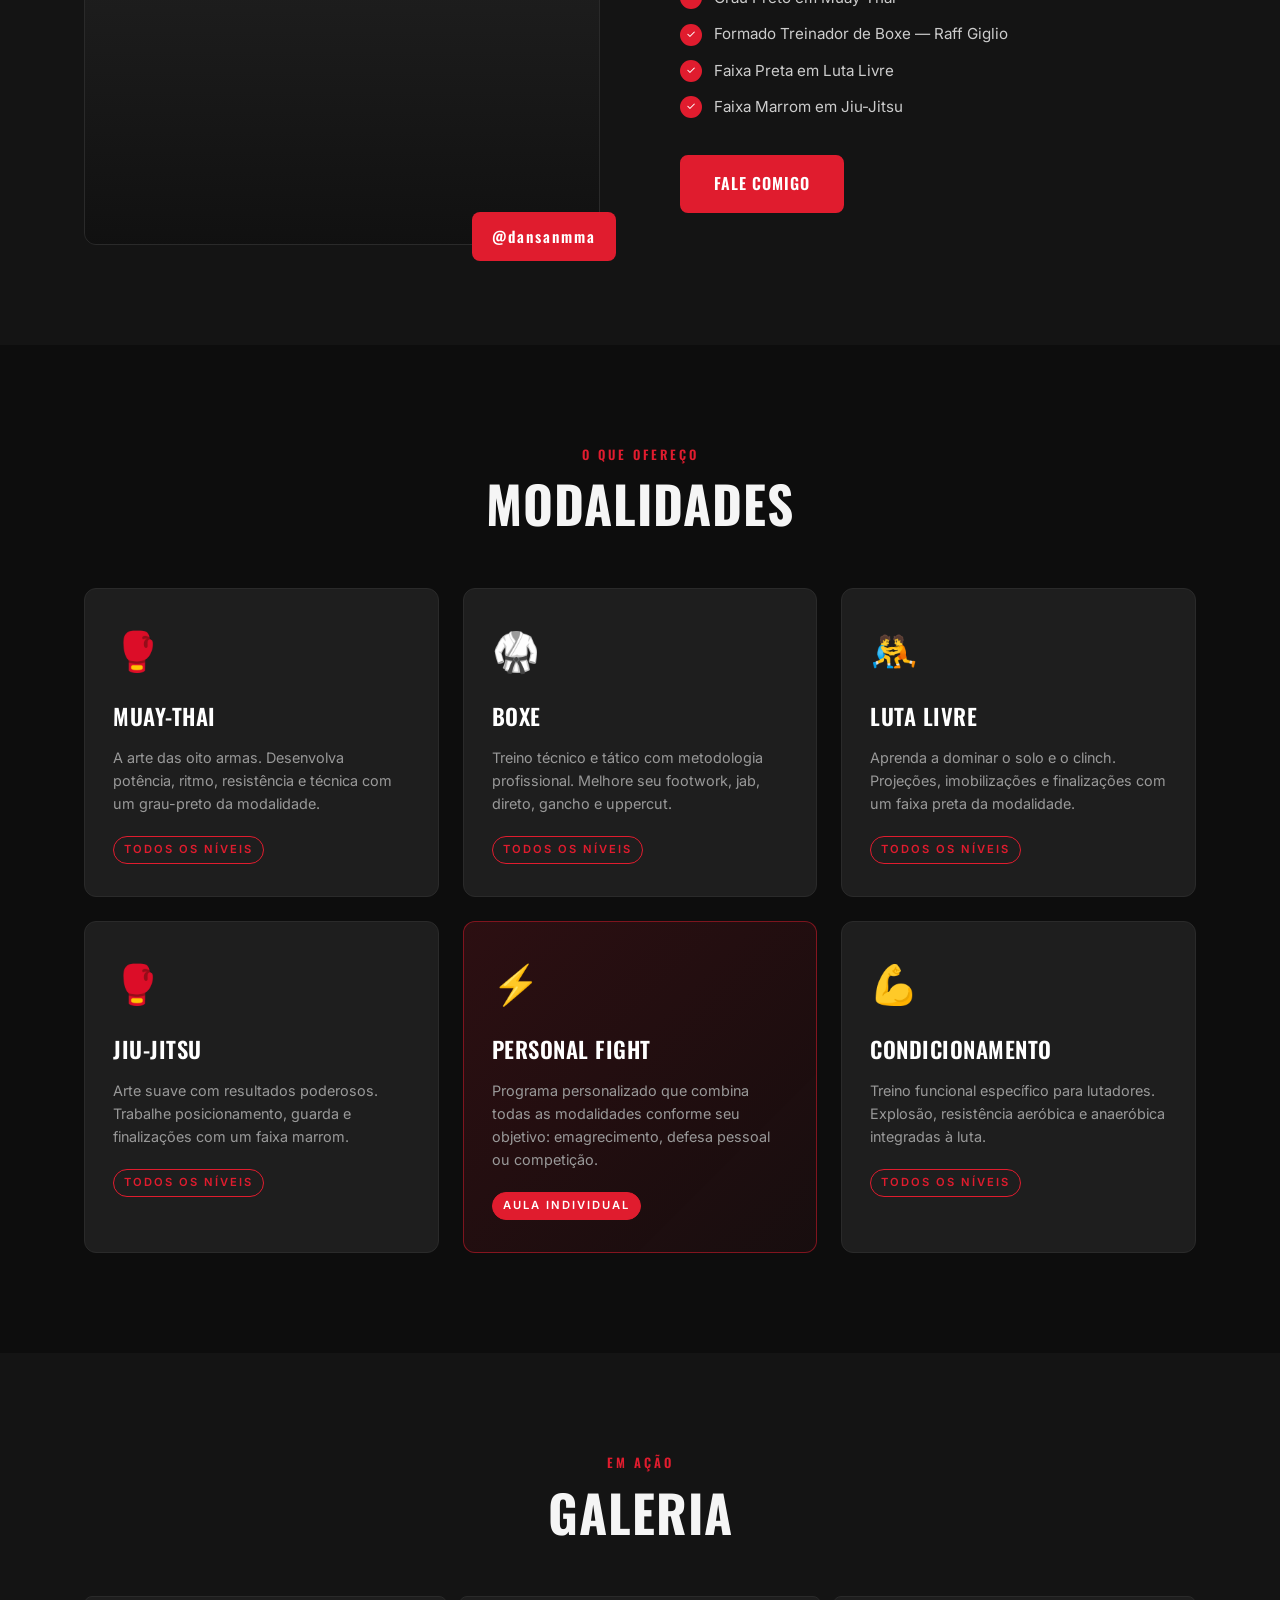
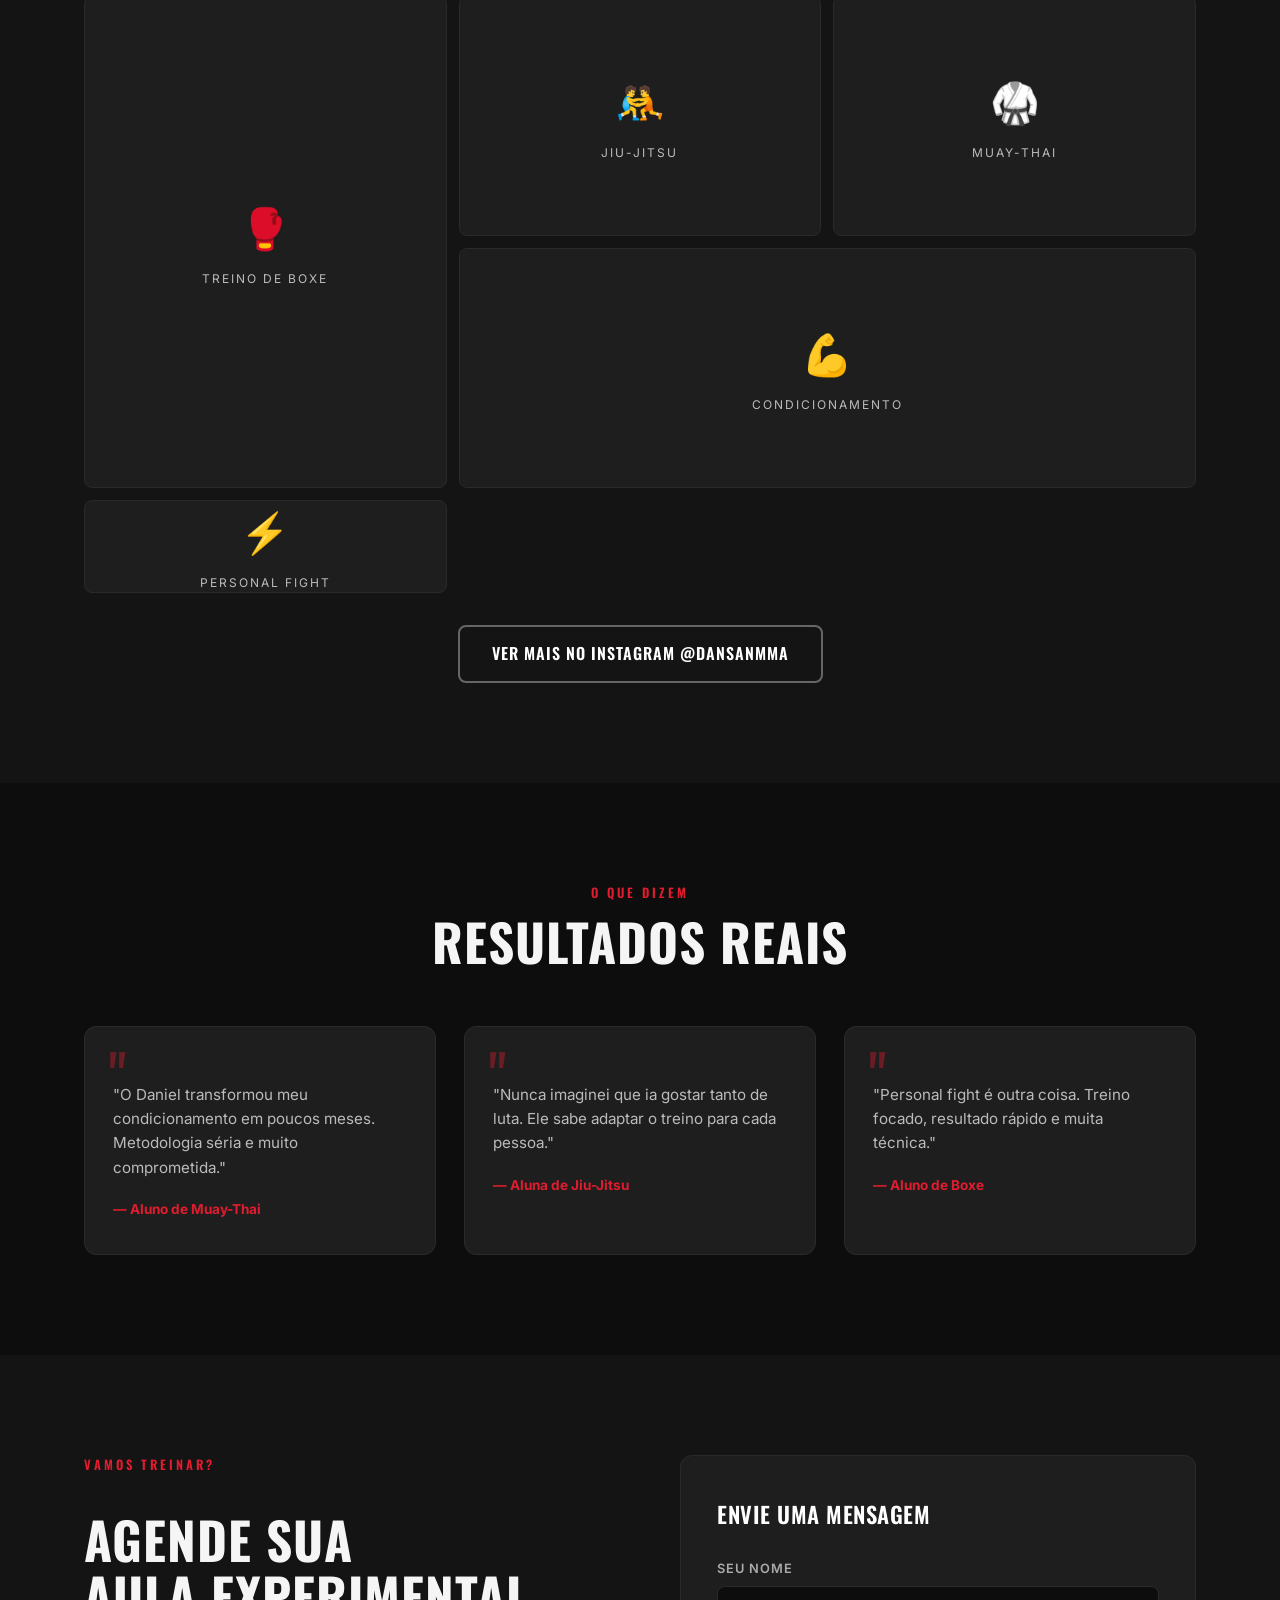
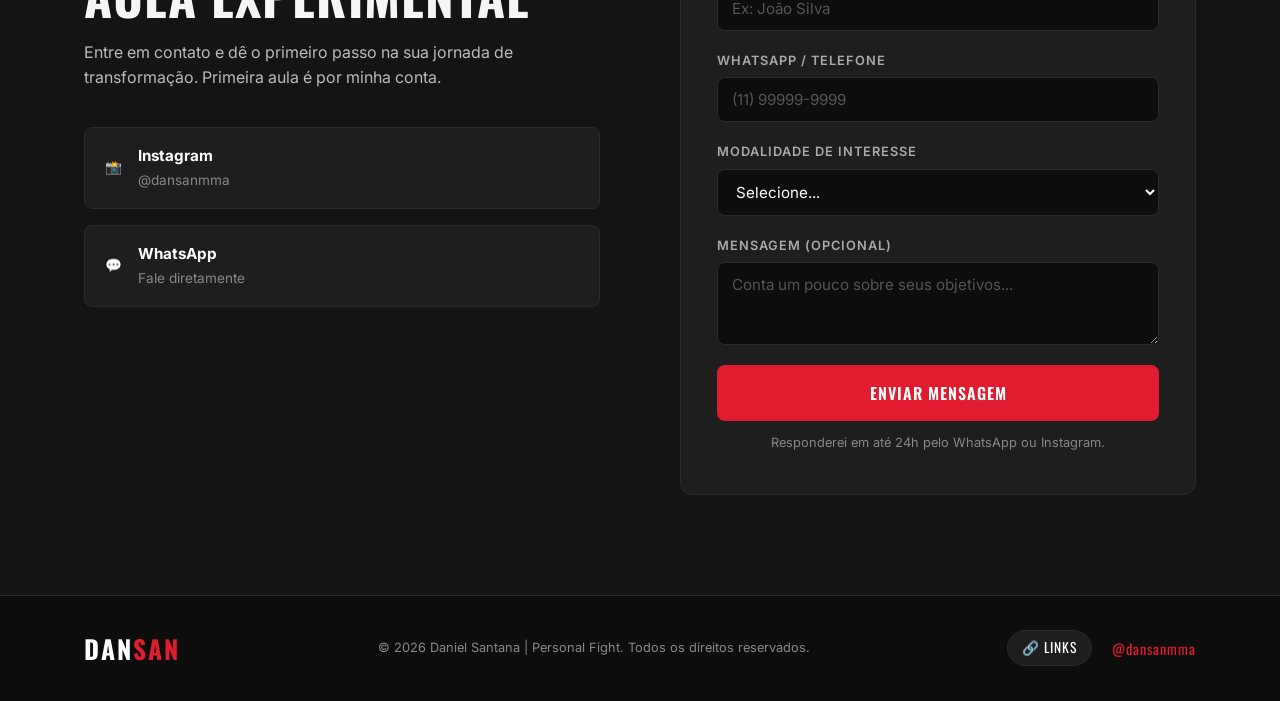
==== commit edc0b05a: "feat: add linktree-style links page and fix name to Daniel Santana - New links.html with profile hea" ====
--- a/index.html
+++ b/index.html
@@ -3,7 +3,7 @@
 <head>
   <meta charset="UTF-8" />
   <meta name="viewport" content="width=device-width, initial-scale=1.0" />
-  <title>Daniel Santos | Personal Fight</title>
+  <title>Daniel Santana | Personal Fight</title>
   <link rel="preconnect" href="https://fonts.googleapis.com" />
   <link rel="preconnect" href="https://fonts.gstatic.com" crossorigin />
   <link href="https://fonts.googleapis.com/css2?family=Oswald:wght@400;600;700&family=Inter:wght@300;400;500;600&display=swap" rel="stylesheet" />
@@ -19,6 +19,7 @@
         <a href="#sobre">Sobre</a>
         <a href="#modalidades">Modalidades</a>
         <a href="#galeria">Galeria</a>
+        <a href="links.html">Links</a>
         <a href="#contato" class="btn-nav">Agendar aula</a>
       </nav>
       <button class="hamburger" id="hamburger" aria-label="Menu">
@@ -29,6 +30,7 @@
       <a href="#sobre">Sobre</a>
       <a href="#modalidades">Modalidades</a>
       <a href="#galeria">Galeria</a>
+      <a href="links.html">Links</a>
       <a href="#contato">Agendar aula</a>
     </div>
   </header>
@@ -103,8 +105,8 @@
       </div>
       <div class="sobre-text">
         <p class="section-label">Quem é</p>
-        <h2>Daniel Santos,<br />o seu personal fight</h2>
-        <p>Com anos de experiência nas principais artes marciais, Daniel Santos é um treinador personalizado dedicado a levar cada aluno ao seu máximo potencial — seja para defesa pessoal, condicionamento físico ou competição.</p>
+        <h2>Daniel Santana,<br />o seu personal fight</h2>
+        <p>Com anos de experiência nas principais artes marciais, Daniel Santana é um treinador personalizado dedicado a levar cada aluno ao seu máximo potencial — seja para defesa pessoal, condicionamento físico ou competição.</p>
         <p>Formado treinador de boxe pela escola do renomado <strong>Raff Giglio</strong>, Daniel alia técnica de alto nível com uma metodologia acessível para todos os públicos: iniciantes, intermediários e competidores.</p>
         <ul class="credenciais">
           <li><span class="check">✓</span> Grau Preto em Muay-Thai</li>
@@ -281,8 +283,11 @@
   <footer class="footer">
     <div class="container footer-inner">
       <a href="#hero" class="logo">DAN<span>SAN</span></a>
-      <p>© 2026 Daniel Santos | Personal Fight. Todos os direitos reservados.</p>
-      <a href="https://www.instagram.com/dansanmma" target="_blank" rel="noopener" class="footer-ig">@dansanmma</a>
+      <p>© 2026 Daniel Santana | Personal Fight. Todos os direitos reservados.</p>
+      <div class="footer-right">
+        <a href="links.html" class="footer-links-btn">🔗 Links</a>
+        <a href="https://www.instagram.com/dansanmma" target="_blank" rel="noopener" class="footer-ig">@dansanmma</a>
+      </div>
     </div>
   </footer>
 
--- a/style.css
+++ b/style.css
@@ -671,6 +671,27 @@
 
 .footer p { font-size: 0.8rem; color: var(--muted); }
 
+.footer-right {
+  display: flex;
+  align-items: center;
+  gap: 20px;
+  flex-wrap: wrap;
+}
+
+.footer-links-btn {
+  font-family: var(--font-head);
+  font-size: 0.85rem;
+  letter-spacing: 1px;
+  text-transform: uppercase;
+  color: var(--white);
+  background: rgba(255,255,255,0.07);
+  border: 1px solid var(--gray);
+  padding: 6px 14px;
+  border-radius: 20px;
+  transition: border-color var(--transition), background var(--transition);
+}
+.footer-links-btn:hover { border-color: var(--red); background: rgba(224,28,46,0.1); }
+
 .footer-ig {
   font-family: var(--font-head);
   font-size: 0.9rem;
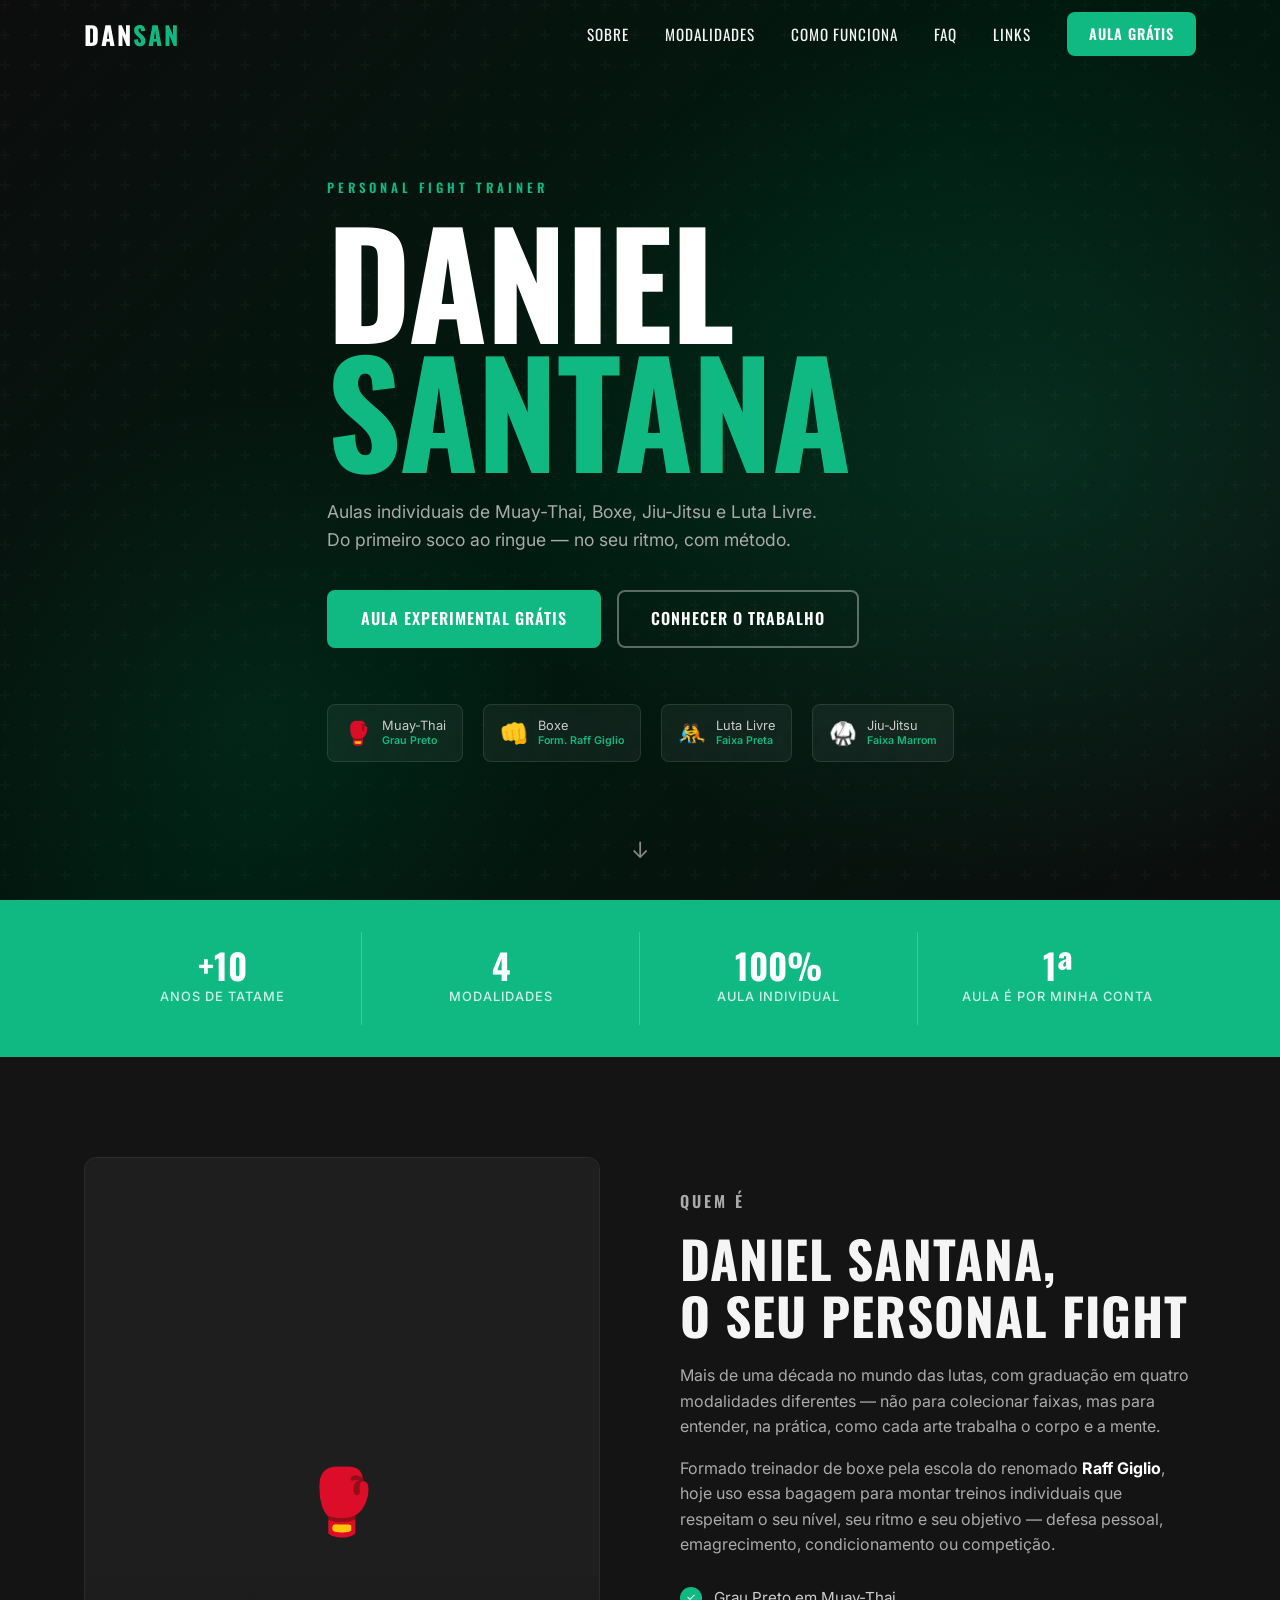
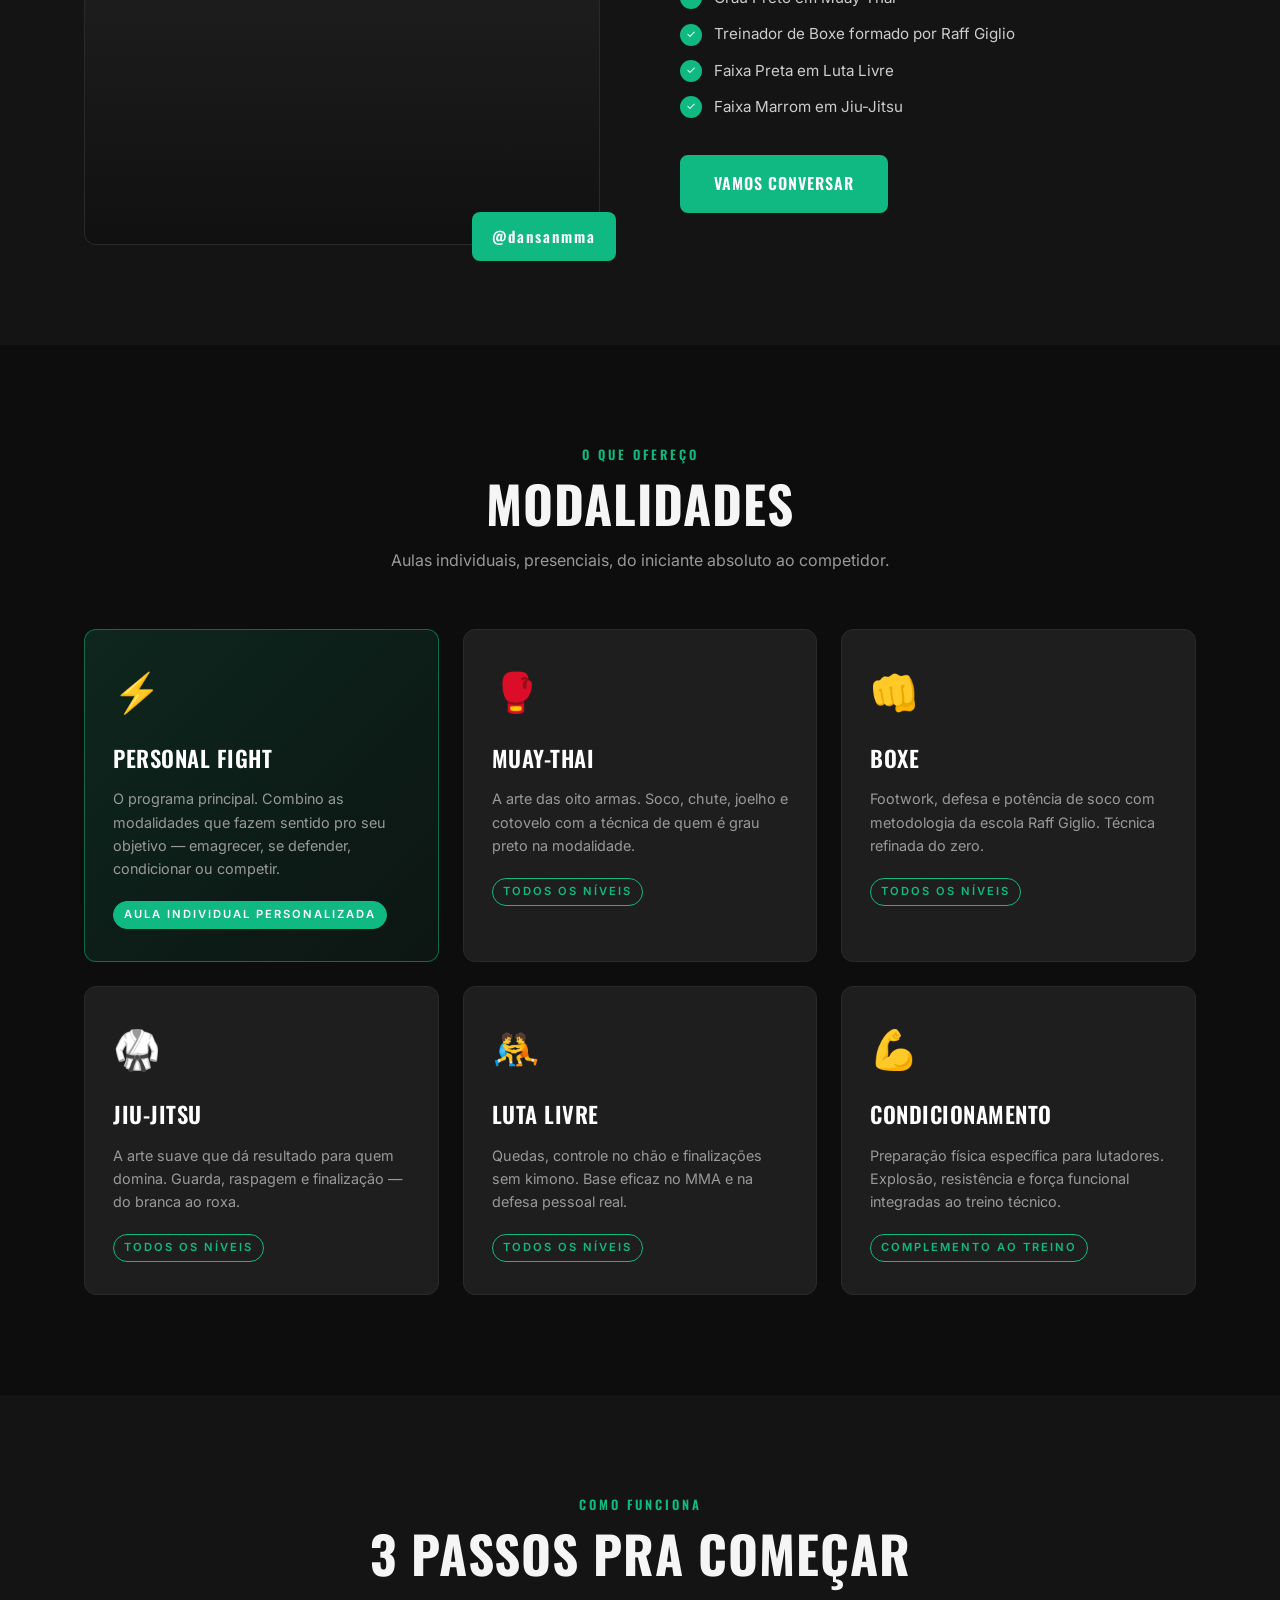
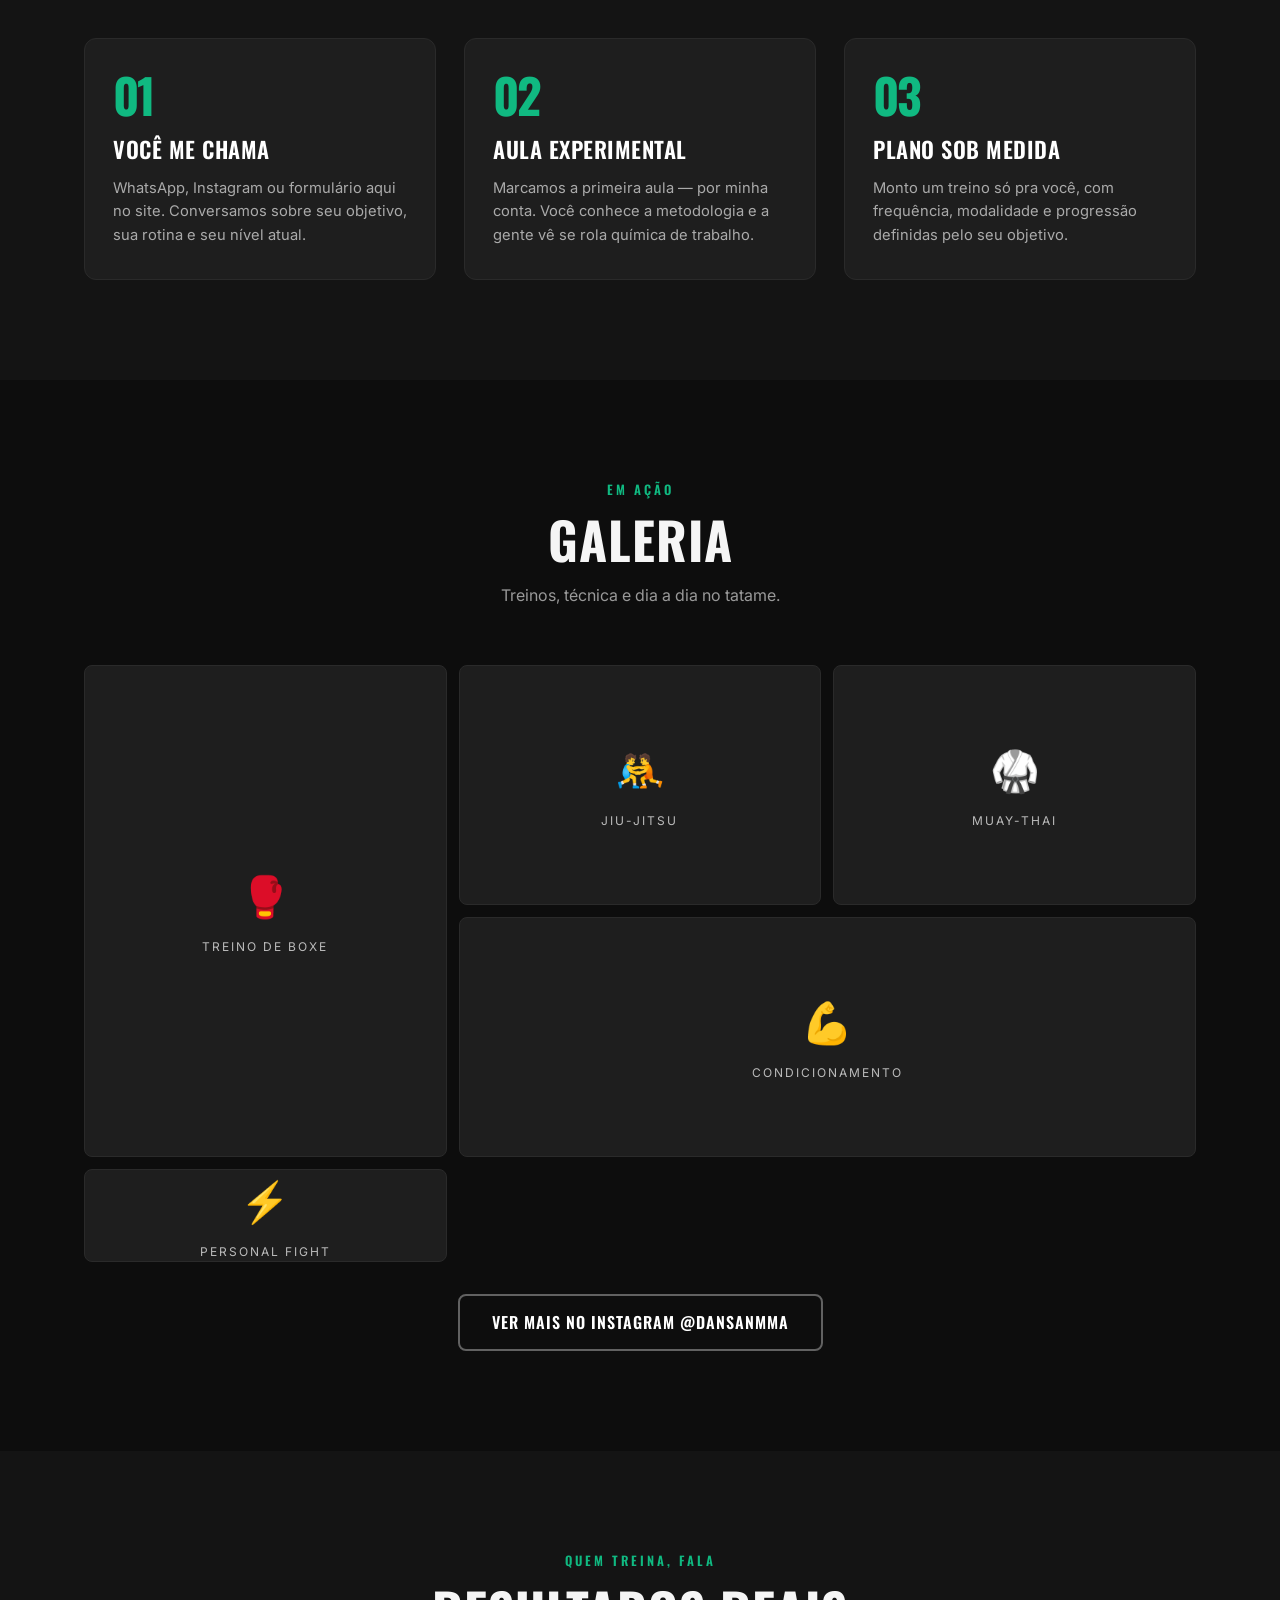
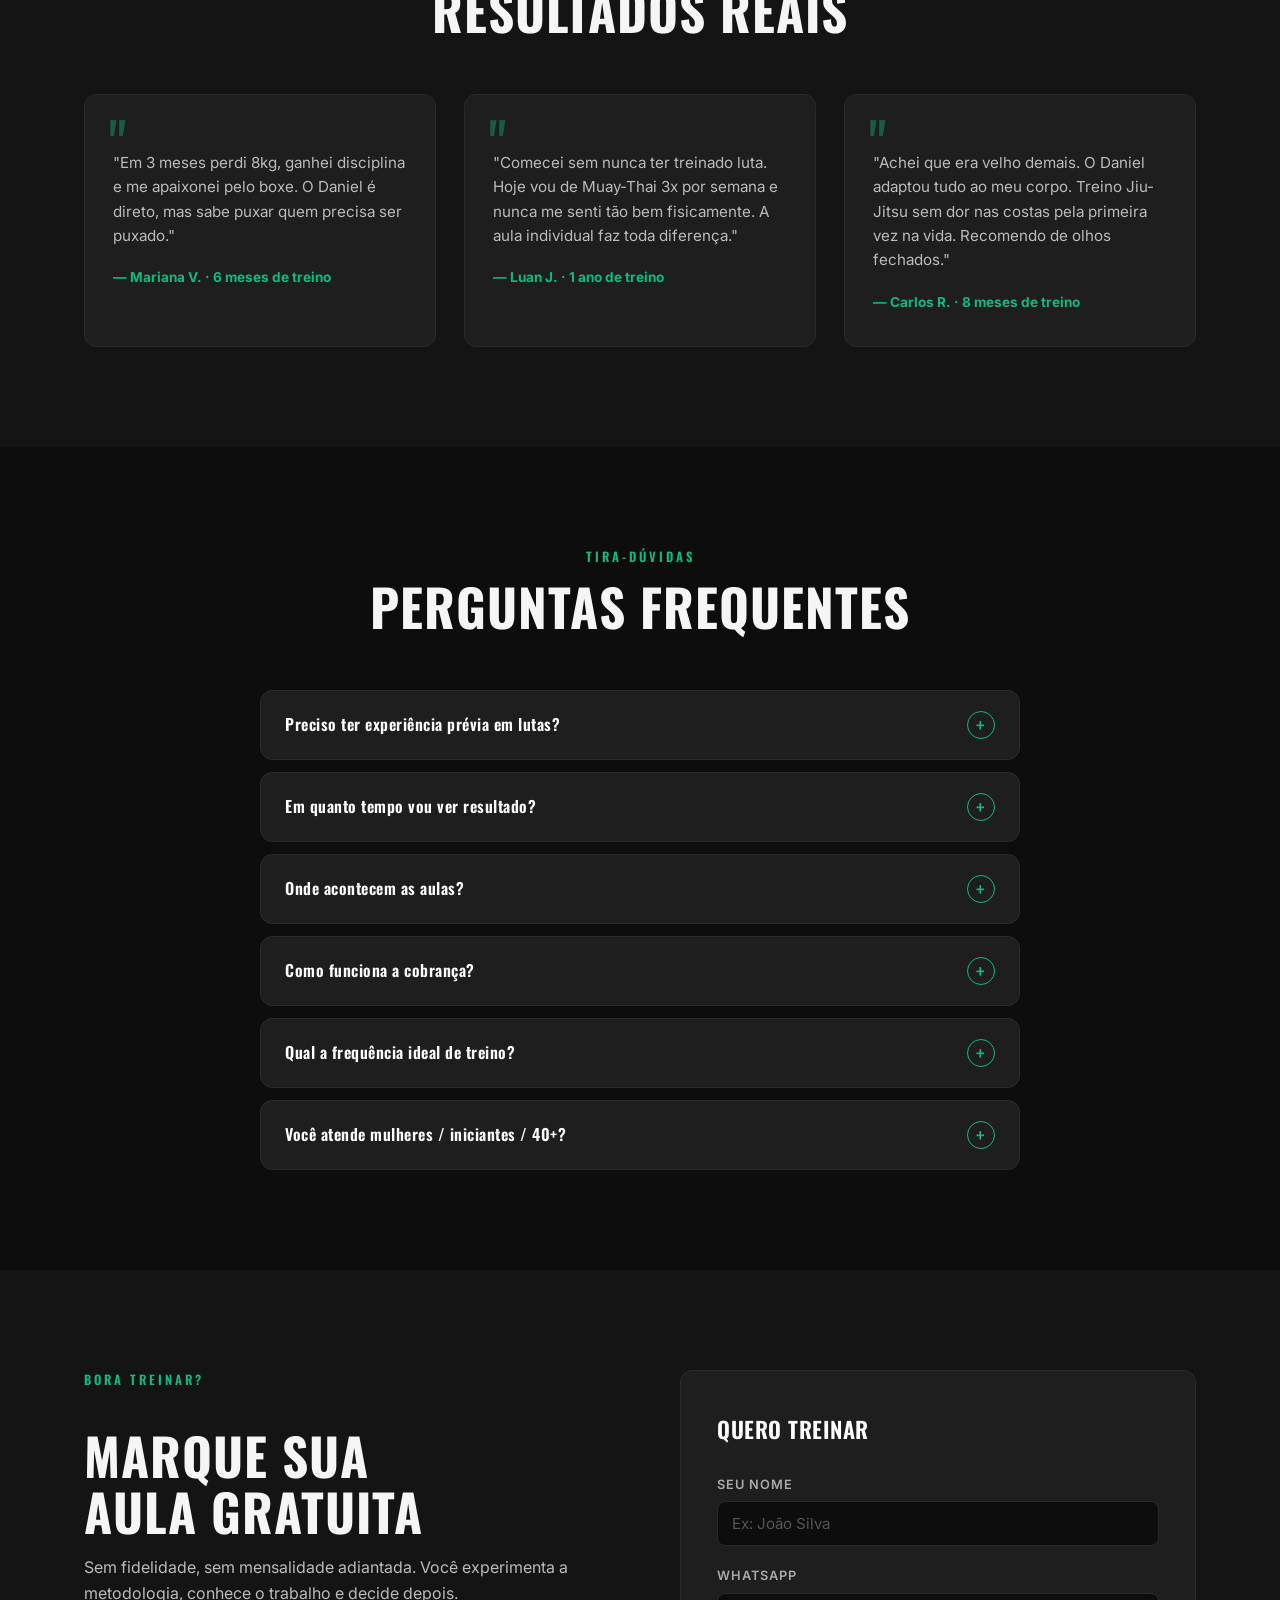
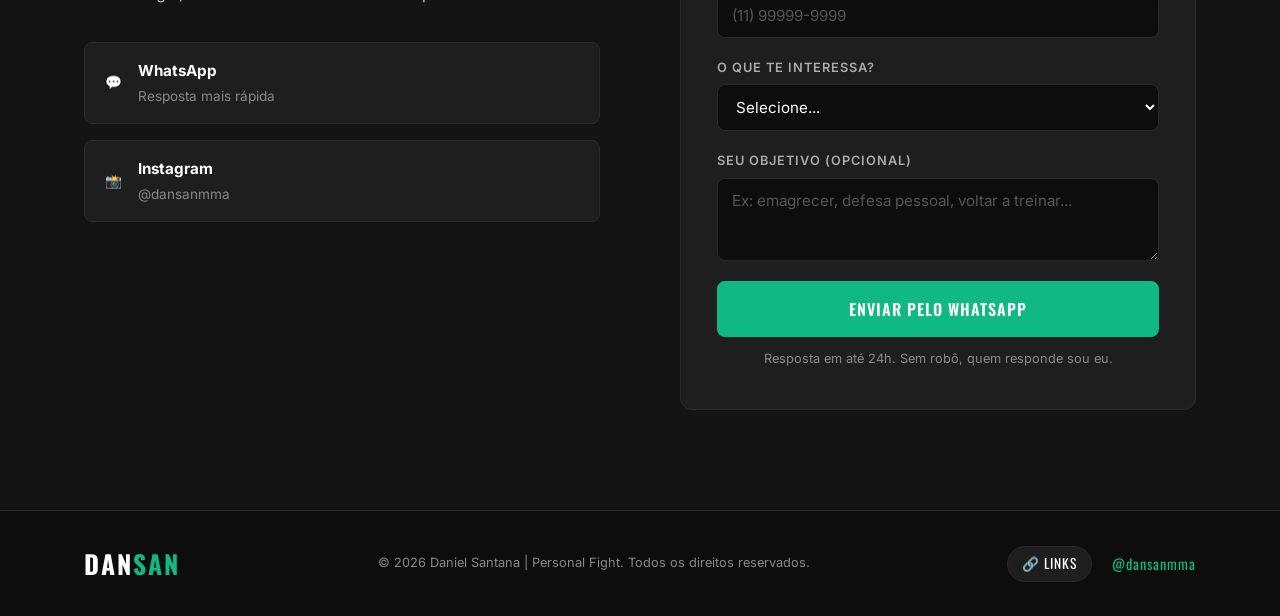
==== commit 339657e0: "refactor: improve copy, reorder sections, add Como Funciona + FAQ - Hero: stronger headline pitch an" ====
--- a/index.html
+++ b/index.html
@@ -4,6 +4,7 @@
   <meta charset="UTF-8" />
   <meta name="viewport" content="width=device-width, initial-scale=1.0" />
   <title>Daniel Santana | Personal Fight</title>
+  <meta name="description" content="Personal trainer especializado em Muay-Thai, Boxe, Jiu-Jitsu e Luta Livre. Aulas individuais para iniciantes e competidores. Primeira aula grátis." />
   <link rel="preconnect" href="https://fonts.googleapis.com" />
   <link rel="preconnect" href="https://fonts.gstatic.com" crossorigin />
   <link href="https://fonts.googleapis.com/css2?family=Oswald:wght@400;600;700&family=Inter:wght@300;400;500;600&display=swap" rel="stylesheet" />
@@ -18,9 +19,10 @@
       <nav class="nav-links">
         <a href="#sobre">Sobre</a>
         <a href="#modalidades">Modalidades</a>
-        <a href="#galeria">Galeria</a>
+        <a href="#processo">Como funciona</a>
+        <a href="#faq">FAQ</a>
         <a href="links.html">Links</a>
-        <a href="#contato" class="btn-nav">Agendar aula</a>
+        <a href="#contato" class="btn-nav">Aula grátis</a>
       </nav>
       <button class="hamburger" id="hamburger" aria-label="Menu">
         <span></span><span></span><span></span>
@@ -29,9 +31,11 @@
     <div class="mobile-menu" id="mobileMenu">
       <a href="#sobre">Sobre</a>
       <a href="#modalidades">Modalidades</a>
+      <a href="#processo">Como funciona</a>
       <a href="#galeria">Galeria</a>
+      <a href="#faq">FAQ</a>
       <a href="links.html">Links</a>
-      <a href="#contato">Agendar aula</a>
+      <a href="#contato">Aula grátis</a>
     </div>
   </header>
 
@@ -40,11 +44,11 @@
     <div class="hero-overlay"></div>
     <div class="container hero-content">
       <p class="hero-tag">Personal Fight Trainer</p>
-      <h1 class="hero-title">Daniel<br /><span>Santos</span></h1>
-      <p class="hero-sub">Transforme seu corpo e mente através das artes marciais.<br />Treinamento personalizado de alto nível.</p>
+      <h1 class="hero-title">Daniel<br /><span>Santana</span></h1>
+      <p class="hero-sub">Aulas individuais de Muay-Thai, Boxe, Jiu-Jitsu e Luta Livre.<br />Do primeiro soco ao ringue — no seu ritmo, com método.</p>
       <div class="hero-cta">
-        <a href="#contato" class="btn-primary">Comece agora</a>
-        <a href="#sobre" class="btn-ghost">Saiba mais</a>
+        <a href="#contato" class="btn-primary">Aula experimental grátis</a>
+        <a href="#modalidades" class="btn-ghost">Conhecer o trabalho</a>
       </div>
       <div class="hero-badges">
         <div class="badge">
@@ -52,16 +56,16 @@
           <span>Muay-Thai<br /><small>Grau Preto</small></span>
         </div>
         <div class="badge">
-          <span class="badge-icon">🥋</span>
-          <span>Luta Livre<br /><small>Faixa Preta</small></span>
+          <span class="badge-icon">👊</span>
+          <span>Boxe<br /><small>Form. Raff Giglio</small></span>
         </div>
         <div class="badge">
           <span class="badge-icon">🤼</span>
+          <span>Luta Livre<br /><small>Faixa Preta</small></span>
+        </div>
+        <div class="badge">
+          <span class="badge-icon">🥋</span>
           <span>Jiu-Jitsu<br /><small>Faixa Marrom</small></span>
-        </div>
-        <div class="badge">
-          <span class="badge-icon">🏆</span>
-          <span>Boxe<br /><small>Treinador Formado</small></span>
         </div>
       </div>
     </div>
@@ -74,12 +78,8 @@
   <section class="stats">
     <div class="container stats-grid">
       <div class="stat">
-        <strong>+888</strong>
-        <span>Publicações</span>
-      </div>
-      <div class="stat">
-        <strong>+2.4K</strong>
-        <span>Seguidores</span>
+        <strong>+10</strong>
+        <span>Anos de tatame</span>
       </div>
       <div class="stat">
         <strong>4</strong>
@@ -87,7 +87,11 @@
       </div>
       <div class="stat">
         <strong>100%</strong>
-        <span>Dedicação</span>
+        <span>Aula individual</span>
+      </div>
+      <div class="stat">
+        <strong>1ª</strong>
+        <span>Aula é por minha conta</span>
       </div>
     </div>
   </section>
@@ -106,15 +110,15 @@
       <div class="sobre-text">
         <p class="section-label">Quem é</p>
         <h2>Daniel Santana,<br />o seu personal fight</h2>
-        <p>Com anos de experiência nas principais artes marciais, Daniel Santana é um treinador personalizado dedicado a levar cada aluno ao seu máximo potencial — seja para defesa pessoal, condicionamento físico ou competição.</p>
-        <p>Formado treinador de boxe pela escola do renomado <strong>Raff Giglio</strong>, Daniel alia técnica de alto nível com uma metodologia acessível para todos os públicos: iniciantes, intermediários e competidores.</p>
+        <p>Mais de uma década no mundo das lutas, com graduação em quatro modalidades diferentes — não para colecionar faixas, mas para entender, na prática, como cada arte trabalha o corpo e a mente.</p>
+        <p>Formado treinador de boxe pela escola do renomado <strong>Raff Giglio</strong>, hoje uso essa bagagem para montar treinos individuais que respeitam o seu nível, seu ritmo e seu objetivo — defesa pessoal, emagrecimento, condicionamento ou competição.</p>
         <ul class="credenciais">
           <li><span class="check">✓</span> Grau Preto em Muay-Thai</li>
-          <li><span class="check">✓</span> Formado Treinador de Boxe — Raff Giglio</li>
+          <li><span class="check">✓</span> Treinador de Boxe formado por Raff Giglio</li>
           <li><span class="check">✓</span> Faixa Preta em Luta Livre</li>
           <li><span class="check">✓</span> Faixa Marrom em Jiu-Jitsu</li>
         </ul>
-        <a href="#contato" class="btn-primary">Fale comigo</a>
+        <a href="#contato" class="btn-primary">Vamos conversar</a>
       </div>
     </div>
   </section>
@@ -125,43 +129,78 @@
       <div class="section-header">
         <p class="section-label">O que ofereço</p>
         <h2>Modalidades</h2>
+        <p class="section-sub">Aulas individuais, presenciais, do iniciante absoluto ao competidor.</p>
       </div>
       <div class="cards-grid">
-        <div class="card">
-          <div class="card-icon">🥊</div>
-          <h3>Muay-Thai</h3>
-          <p>A arte das oito armas. Desenvolva potência, ritmo, resistência e técnica com um grau-preto da modalidade.</p>
-          <span class="card-nivel">Todos os níveis</span>
-        </div>
-        <div class="card">
-          <div class="card-icon">🥋</div>
-          <h3>Boxe</h3>
-          <p>Treino técnico e tático com metodologia profissional. Melhore seu footwork, jab, direto, gancho e uppercut.</p>
-          <span class="card-nivel">Todos os níveis</span>
-        </div>
-        <div class="card">
-          <div class="card-icon">🤼</div>
-          <h3>Luta Livre</h3>
-          <p>Aprenda a dominar o solo e o clinch. Projeções, imobilizações e finalizações com um faixa preta da modalidade.</p>
-          <span class="card-nivel">Todos os níveis</span>
-        </div>
-        <div class="card">
-          <div class="card-icon">🥊</div>
-          <h3>Jiu-Jitsu</h3>
-          <p>Arte suave com resultados poderosos. Trabalhe posicionamento, guarda e finalizações com um faixa marrom.</p>
-          <span class="card-nivel">Todos os níveis</span>
-        </div>
+
         <div class="card card-destaque">
           <div class="card-icon">⚡</div>
           <h3>Personal Fight</h3>
-          <p>Programa personalizado que combina todas as modalidades conforme seu objetivo: emagrecimento, defesa pessoal ou competição.</p>
-          <span class="card-nivel">Aula individual</span>
-        </div>
+          <p>O programa principal. Combino as modalidades que fazem sentido pro seu objetivo — emagrecer, se defender, condicionar ou competir.</p>
+          <span class="card-nivel">Aula individual personalizada</span>
+        </div>
+
+        <div class="card">
+          <div class="card-icon">🥊</div>
+          <h3>Muay-Thai</h3>
+          <p>A arte das oito armas. Soco, chute, joelho e cotovelo com a técnica de quem é grau preto na modalidade.</p>
+          <span class="card-nivel">Todos os níveis</span>
+        </div>
+
+        <div class="card">
+          <div class="card-icon">👊</div>
+          <h3>Boxe</h3>
+          <p>Footwork, defesa e potência de soco com metodologia da escola Raff Giglio. Técnica refinada do zero.</p>
+          <span class="card-nivel">Todos os níveis</span>
+        </div>
+
+        <div class="card">
+          <div class="card-icon">🥋</div>
+          <h3>Jiu-Jitsu</h3>
+          <p>A arte suave que dá resultado para quem domina. Guarda, raspagem e finalização — do branca ao roxa.</p>
+          <span class="card-nivel">Todos os níveis</span>
+        </div>
+
+        <div class="card">
+          <div class="card-icon">🤼</div>
+          <h3>Luta Livre</h3>
+          <p>Quedas, controle no chão e finalizações sem kimono. Base eficaz no MMA e na defesa pessoal real.</p>
+          <span class="card-nivel">Todos os níveis</span>
+        </div>
+
         <div class="card">
           <div class="card-icon">💪</div>
           <h3>Condicionamento</h3>
-          <p>Treino funcional específico para lutadores. Explosão, resistência aeróbica e anaeróbica integradas à luta.</p>
-          <span class="card-nivel">Todos os níveis</span>
+          <p>Preparação física específica para lutadores. Explosão, resistência e força funcional integradas ao treino técnico.</p>
+          <span class="card-nivel">Complemento ao treino</span>
+        </div>
+
+      </div>
+    </div>
+  </section>
+
+  <!-- COMO FUNCIONA -->
+  <section class="processo" id="processo">
+    <div class="container">
+      <div class="section-header">
+        <p class="section-label">Como funciona</p>
+        <h2>3 passos pra começar</h2>
+      </div>
+      <div class="steps-grid">
+        <div class="step">
+          <div class="step-num">01</div>
+          <h3>Você me chama</h3>
+          <p>WhatsApp, Instagram ou formulário aqui no site. Conversamos sobre seu objetivo, sua rotina e seu nível atual.</p>
+        </div>
+        <div class="step">
+          <div class="step-num">02</div>
+          <h3>Aula experimental</h3>
+          <p>Marcamos a primeira aula — por minha conta. Você conhece a metodologia e a gente vê se rola química de trabalho.</p>
+        </div>
+        <div class="step">
+          <div class="step-num">03</div>
+          <h3>Plano sob medida</h3>
+          <p>Monto um treino só pra você, com frequência, modalidade e progressão definidas pelo seu objetivo.</p>
         </div>
       </div>
     </div>
@@ -173,6 +212,7 @@
       <div class="section-header">
         <p class="section-label">Em ação</p>
         <h2>Galeria</h2>
+        <p class="section-sub">Treinos, técnica e dia a dia no tatame.</p>
       </div>
       <div class="galeria-grid">
         <div class="gal-item gal-tall">
@@ -203,22 +243,76 @@
   <section class="depoimentos">
     <div class="container">
       <div class="section-header">
-        <p class="section-label">O que dizem</p>
+        <p class="section-label">Quem treina, fala</p>
         <h2>Resultados reais</h2>
       </div>
       <div class="dep-grid">
         <div class="dep-card">
-          <p>"O Daniel transformou meu condicionamento em poucos meses. Metodologia séria e muito comprometida."</p>
-          <strong>— Aluno de Muay-Thai</strong>
+          <p>"Em 3 meses perdi 8kg, ganhei disciplina e me apaixonei pelo boxe. O Daniel é direto, mas sabe puxar quem precisa ser puxado."</p>
+          <strong>— Mariana V. · 6 meses de treino</strong>
         </div>
         <div class="dep-card">
-          <p>"Nunca imaginei que ia gostar tanto de luta. Ele sabe adaptar o treino para cada pessoa."</p>
-          <strong>— Aluna de Jiu-Jitsu</strong>
+          <p>"Comecei sem nunca ter treinado luta. Hoje vou de Muay-Thai 3x por semana e nunca me senti tão bem fisicamente. A aula individual faz toda diferença."</p>
+          <strong>— Luan J. · 1 ano de treino</strong>
         </div>
         <div class="dep-card">
-          <p>"Personal fight é outra coisa. Treino focado, resultado rápido e muita técnica."</p>
-          <strong>— Aluno de Boxe</strong>
-        </div>
+          <p>"Achei que era velho demais. O Daniel adaptou tudo ao meu corpo. Treino Jiu-Jitsu sem dor nas costas pela primeira vez na vida. Recomendo de olhos fechados."</p>
+          <strong>— Carlos R. · 8 meses de treino</strong>
+        </div>
+      </div>
+    </div>
+  </section>
+
+  <!-- FAQ -->
+  <section class="faq" id="faq">
+    <div class="container faq-inner">
+      <div class="section-header">
+        <p class="section-label">Tira-dúvidas</p>
+        <h2>Perguntas frequentes</h2>
+      </div>
+      <div class="faq-list">
+        <details class="faq-item">
+          <summary>
+            Preciso ter experiência prévia em lutas?
+            <span class="faq-icon">+</span>
+          </summary>
+          <p>Não. A maioria dos meus alunos nunca tinha treinado luta antes. Cada aula é montada de acordo com o seu nível atual — começamos pelo básico e evoluímos no seu ritmo.</p>
+        </details>
+        <details class="faq-item">
+          <summary>
+            Em quanto tempo vou ver resultado?
+            <span class="faq-icon">+</span>
+          </summary>
+          <p>Condicionamento e disposição você sente já nas primeiras 2 a 3 semanas. Mudança corporal visível e domínio técnico aparecem a partir do 2º mês com constância (2 a 3 treinos por semana).</p>
+        </details>
+        <details class="faq-item">
+          <summary>
+            Onde acontecem as aulas?
+            <span class="faq-icon">+</span>
+          </summary>
+          <p>Atendo em academia parceira e também em aulas particulares em domicílio ou em condomínio (sob consulta). Combinamos o local depois da primeira conversa.</p>
+        </details>
+        <details class="faq-item">
+          <summary>
+            Como funciona a cobrança?
+            <span class="faq-icon">+</span>
+          </summary>
+          <p>Trabalho com mensalidade ou pacote de aulas avulsas, sem fidelidade. A primeira aula é por minha conta — você experimenta antes de decidir.</p>
+        </details>
+        <details class="faq-item">
+          <summary>
+            Qual a frequência ideal de treino?
+            <span class="faq-icon">+</span>
+          </summary>
+          <p>2 a 3 vezes por semana é o ponto certo para evoluir sem sobrecarregar. Atletas em preparação para competição chegam a treinar 5x.</p>
+        </details>
+        <details class="faq-item">
+          <summary>
+            Você atende mulheres / iniciantes / 40+?
+            <span class="faq-icon">+</span>
+          </summary>
+          <p>Atendo todos os perfis. Já tive aluna grávida, aluno com 60 anos e iniciante absoluto — o que importa é adaptar o treino à pessoa, não a pessoa ao treino.</p>
+        </details>
       </div>
     </div>
   </section>
@@ -227,10 +321,17 @@
   <section class="contato" id="contato">
     <div class="container contato-inner">
       <div class="contato-text">
-        <p class="section-label">Vamos treinar?</p>
-        <h2>Agende sua<br />aula experimental</h2>
-        <p>Entre em contato e dê o primeiro passo na sua jornada de transformação. Primeira aula é por minha conta.</p>
+        <p class="section-label">Bora treinar?</p>
+        <h2>Marque sua<br />aula gratuita</h2>
+        <p>Sem fidelidade, sem mensalidade adiantada. Você experimenta a metodologia, conhece o trabalho e decide depois.</p>
         <div class="contato-links">
+          <a href="https://wa.me/55" target="_blank" rel="noopener" class="contato-link">
+            <span class="cl-icon">💬</span>
+            <div>
+              <strong>WhatsApp</strong>
+              <span>Resposta mais rápida</span>
+            </div>
+          </a>
           <a href="https://www.instagram.com/dansanmma" target="_blank" rel="noopener" class="contato-link">
             <span class="cl-icon">📸</span>
             <div>
@@ -238,43 +339,37 @@
               <span>@dansanmma</span>
             </div>
           </a>
-          <a href="https://wa.me/55" target="_blank" rel="noopener" class="contato-link">
-            <span class="cl-icon">💬</span>
-            <div>
-              <strong>WhatsApp</strong>
-              <span>Fale diretamente</span>
-            </div>
-          </a>
         </div>
       </div>
       <form class="contato-form" id="contactForm">
-        <h3>Envie uma mensagem</h3>
+        <h3>Quero treinar</h3>
         <div class="form-group">
           <label for="nome">Seu nome</label>
           <input type="text" id="nome" name="nome" placeholder="Ex: João Silva" required />
         </div>
         <div class="form-group">
-          <label for="telefone">WhatsApp / Telefone</label>
+          <label for="telefone">WhatsApp</label>
           <input type="tel" id="telefone" name="telefone" placeholder="(11) 99999-9999" required />
         </div>
         <div class="form-group">
-          <label for="modalidade">Modalidade de interesse</label>
+          <label for="modalidade">O que te interessa?</label>
           <select id="modalidade" name="modalidade">
             <option value="">Selecione...</option>
+            <option value="personal">Personal Fight (combinado)</option>
             <option value="muay-thai">Muay-Thai</option>
             <option value="boxe">Boxe</option>
+            <option value="jiu-jitsu">Jiu-Jitsu</option>
             <option value="luta-livre">Luta Livre</option>
-            <option value="jiu-jitsu">Jiu-Jitsu</option>
-            <option value="personal">Personal Fight</option>
             <option value="condicionamento">Condicionamento</option>
+            <option value="indeciso">Ainda não sei — me ajuda a decidir</option>
           </select>
         </div>
         <div class="form-group">
-          <label for="mensagem">Mensagem (opcional)</label>
-          <textarea id="mensagem" name="mensagem" rows="3" placeholder="Conta um pouco sobre seus objetivos..."></textarea>
-        </div>
-        <button type="submit" class="btn-primary btn-full">Enviar mensagem</button>
-        <p class="form-note">Responderei em até 24h pelo WhatsApp ou Instagram.</p>
+          <label for="mensagem">Seu objetivo (opcional)</label>
+          <textarea id="mensagem" name="mensagem" rows="3" placeholder="Ex: emagrecer, defesa pessoal, voltar a treinar..."></textarea>
+        </div>
+        <button type="submit" class="btn-primary btn-full">Enviar pelo WhatsApp</button>
+        <p class="form-note">Resposta em até 24h. Sem robô, quem responde sou eu.</p>
       </form>
     </div>
   </section>
--- a/style.css
+++ b/style.css
@@ -2,8 +2,8 @@
 *, *::before, *::after { box-sizing: border-box; margin: 0; padding: 0; }
 
 :root {
-  --red:    #e01c2e;
-  --red-dk: #b01020;
+  --red:    #10b981;
+  --red-dk: #059669;
   --dark:   #0d0d0d;
   --dark2:  #141414;
   --dark3:  #1e1e1e;
@@ -119,6 +119,12 @@
 
 .section-header { text-align: center; margin-bottom: 56px; }
 .section-header h2 { margin-top: 6px; }
+.section-sub {
+  max-width: 540px;
+  margin: 16px auto 0;
+  font-size: 1rem;
+  color: #999;
+}
 
 /* ===== NAVBAR ===== */
 .navbar {
@@ -208,7 +214,7 @@
   min-height: 100vh;
   display: flex;
   align-items: center;
-  background: linear-gradient(135deg, #0d0d0d 0%, #1a0008 50%, #0d0d0d 100%);
+  background: linear-gradient(135deg, #0d0d0d 0%, #001a0f 50%, #0d0d0d 100%);
   overflow: hidden;
 }
 
@@ -217,8 +223,8 @@
   position: absolute;
   inset: 0;
   background:
-    radial-gradient(ellipse 60% 70% at 80% 50%, rgba(224,28,46,0.15) 0%, transparent 70%),
-    radial-gradient(ellipse 40% 60% at 20% 80%, rgba(224,28,46,0.08) 0%, transparent 60%);
+    radial-gradient(ellipse 60% 70% at 80% 50%, rgba(16,185,129,0.15) 0%, transparent 70%),
+    radial-gradient(ellipse 40% 60% at 20% 80%, rgba(16,185,129,0.08) 0%, transparent 60%);
   pointer-events: none;
 }
 
@@ -475,17 +481,53 @@
 }
 
 .card-destaque {
-  background: linear-gradient(135deg, rgba(224,28,46,0.15), rgba(224,28,46,0.05));
-  border-color: rgba(224,28,46,0.5);
+  background: linear-gradient(135deg, rgba(16,185,129,0.15), rgba(16,185,129,0.05));
+  border-color: rgba(16,185,129,0.5);
   grid-column: span 1;
 }
 .card-destaque:hover { border-color: var(--red); }
 .card-destaque .card-nivel { background: var(--red); color: var(--white); border-color: var(--red); }
+
+/* ===== PROCESSO (3 PASSOS) ===== */
+.processo {
+  padding: 100px 0;
+  background: var(--dark2);
+}
+
+.steps-grid {
+  display: grid;
+  grid-template-columns: repeat(3, 1fr);
+  gap: 28px;
+  position: relative;
+}
+
+.step {
+  background: var(--dark3);
+  border: 1px solid var(--gray);
+  border-radius: 12px;
+  padding: 32px 28px;
+  position: relative;
+  transition: border-color var(--transition), transform var(--transition);
+}
+.step:hover { border-color: var(--red); transform: translateY(-4px); }
+
+.step-num {
+  font-family: var(--font-head);
+  font-size: 3rem;
+  font-weight: 700;
+  line-height: 1;
+  color: var(--red);
+  margin-bottom: 12px;
+  letter-spacing: -2px;
+}
+
+.step h3 { margin-bottom: 10px; color: var(--white); }
+.step p { font-size: 0.92rem; color: #aaa; }
 
 /* ===== GALERIA ===== */
 .galeria {
   padding: 100px 0;
-  background: var(--dark2);
+  background: var(--dark);
 }
 
 .galeria-grid {
@@ -526,7 +568,76 @@
 /* ===== DEPOIMENTOS ===== */
 .depoimentos {
   padding: 100px 0;
+  background: var(--dark2);
+}
+
+/* ===== FAQ ===== */
+.faq {
+  padding: 100px 0;
   background: var(--dark);
+}
+
+.faq-list {
+  max-width: 760px;
+  margin: 0 auto;
+  display: flex;
+  flex-direction: column;
+  gap: 12px;
+}
+
+.faq-item {
+  background: var(--dark3);
+  border: 1px solid var(--gray);
+  border-radius: 12px;
+  overflow: hidden;
+  transition: border-color var(--transition);
+}
+.faq-item[open] { border-color: var(--red); }
+
+.faq-item summary {
+  display: flex;
+  align-items: center;
+  justify-content: space-between;
+  gap: 16px;
+  padding: 20px 24px;
+  cursor: pointer;
+  font-family: var(--font-head);
+  font-size: 1rem;
+  font-weight: 600;
+  letter-spacing: 0.5px;
+  color: var(--white);
+  list-style: none;
+  transition: color var(--transition);
+}
+.faq-item summary::-webkit-details-marker { display: none; }
+.faq-item summary:hover { color: var(--red); }
+
+.faq-icon {
+  flex-shrink: 0;
+  width: 28px;
+  height: 28px;
+  display: flex;
+  align-items: center;
+  justify-content: center;
+  font-family: var(--font-head);
+  font-size: 1.3rem;
+  font-weight: 400;
+  color: var(--red);
+  border: 1px solid var(--red);
+  border-radius: 50%;
+  transition: transform var(--transition);
+}
+.faq-item[open] .faq-icon {
+  transform: rotate(45deg);
+  background: var(--red);
+  color: var(--white);
+}
+
+.faq-item p {
+  padding: 0 24px 22px;
+  font-size: 0.95rem;
+  color: #aaa;
+  line-height: 1.7;
 }
 
 .dep-grid {
@@ -690,7 +801,7 @@
   border-radius: 20px;
   transition: border-color var(--transition), background var(--transition);
 }
-.footer-links-btn:hover { border-color: var(--red); background: rgba(224,28,46,0.1); }
+.footer-links-btn:hover { border-color: var(--red); background: rgba(16,185,129,0.1); }
 
 .footer-ig {
   font-family: var(--font-head);
@@ -718,6 +829,8 @@
   .cards-grid { grid-template-columns: repeat(2, 1fr); }
   .card-destaque { grid-column: span 2; }
 
+  .steps-grid { grid-template-columns: 1fr; }
+
   .galeria-grid { grid-template-columns: 1fr 1fr; grid-template-rows: auto; }
   .gal-tall { grid-row: span 1; }
   .gal-wide { grid-column: span 2; }
